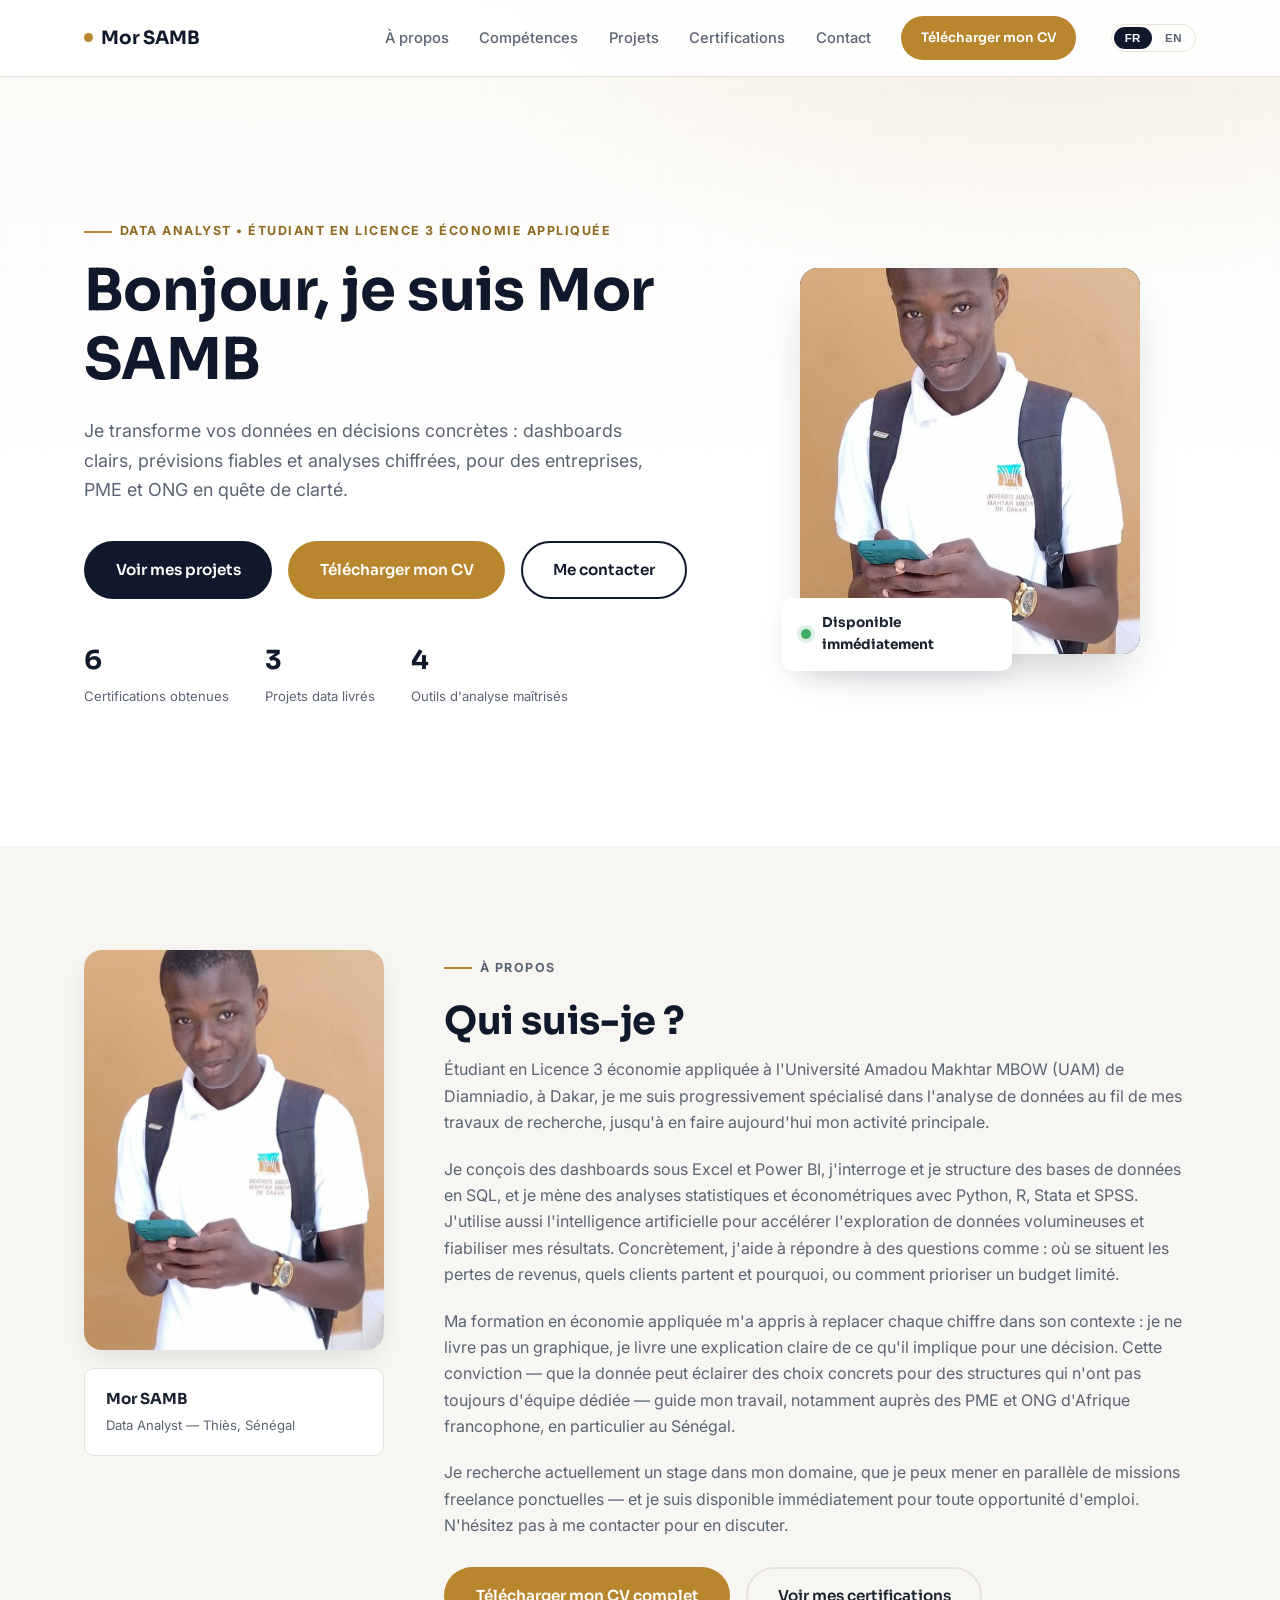
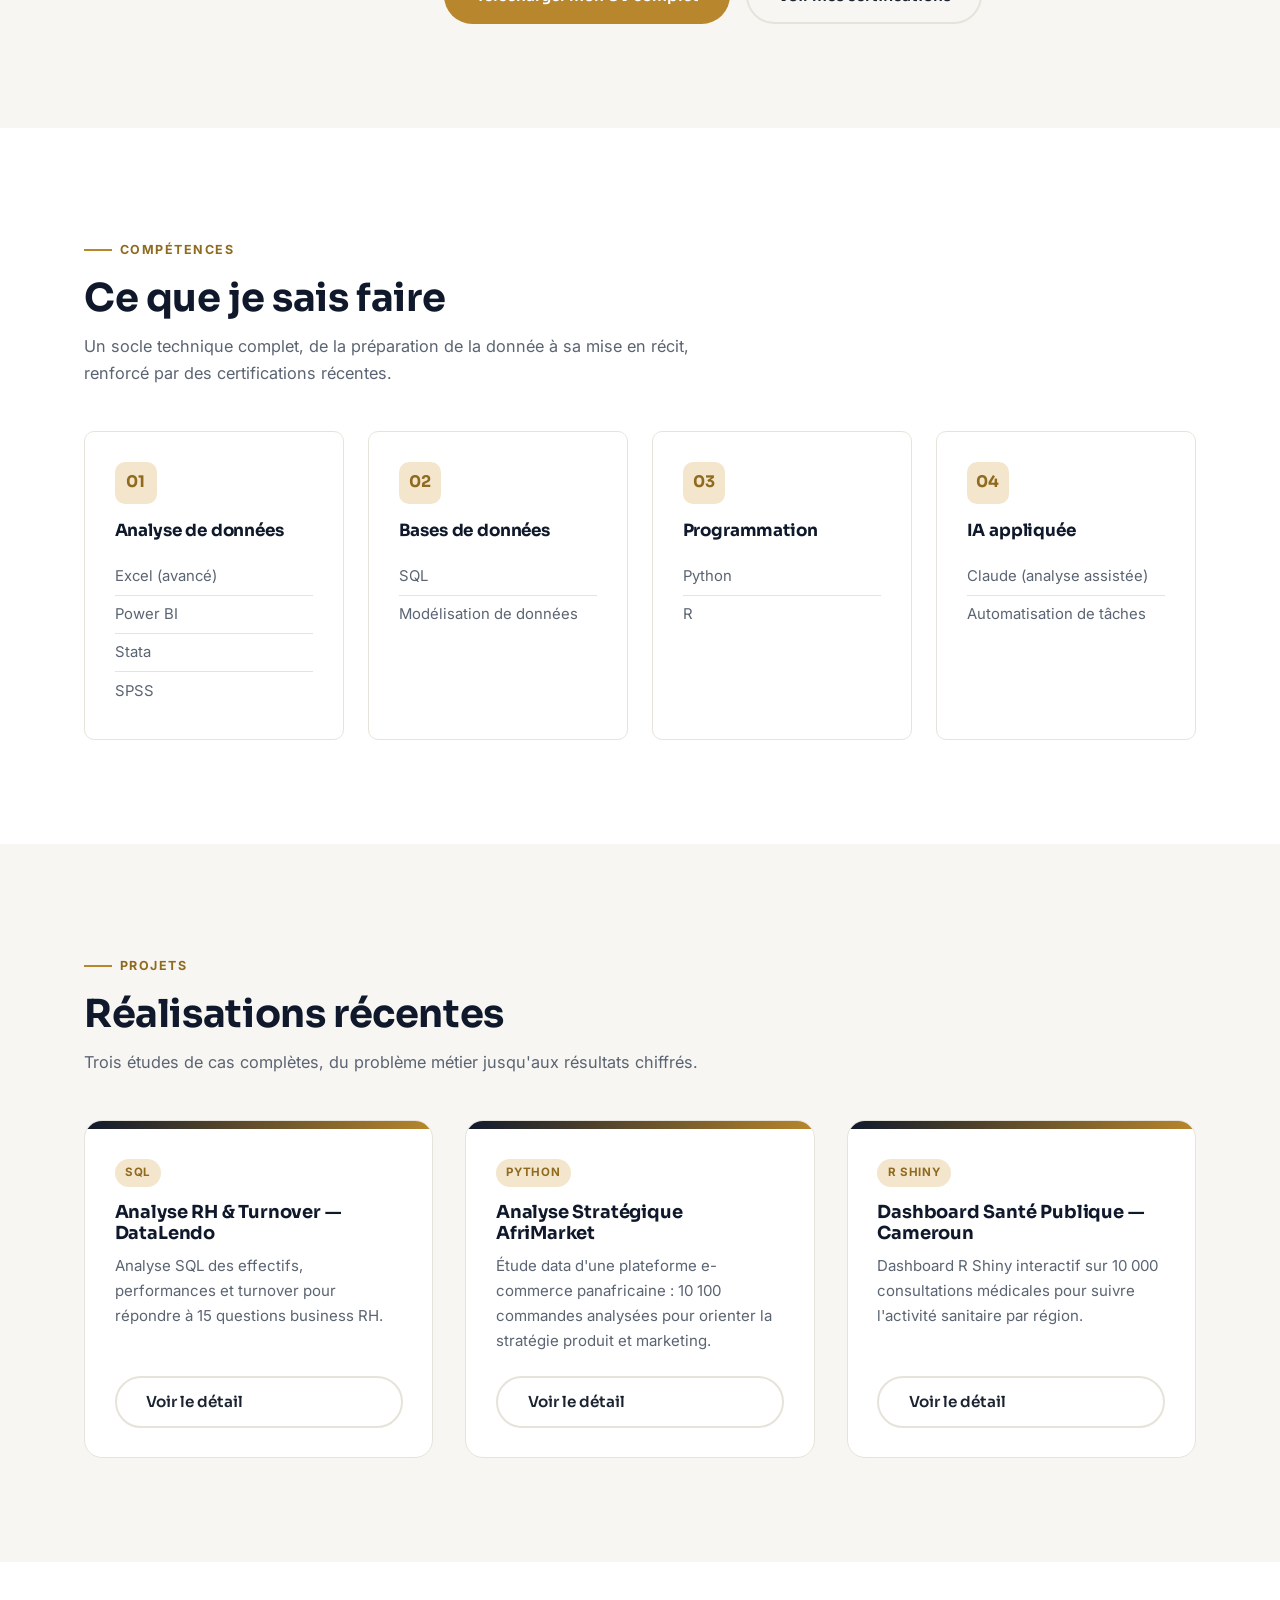
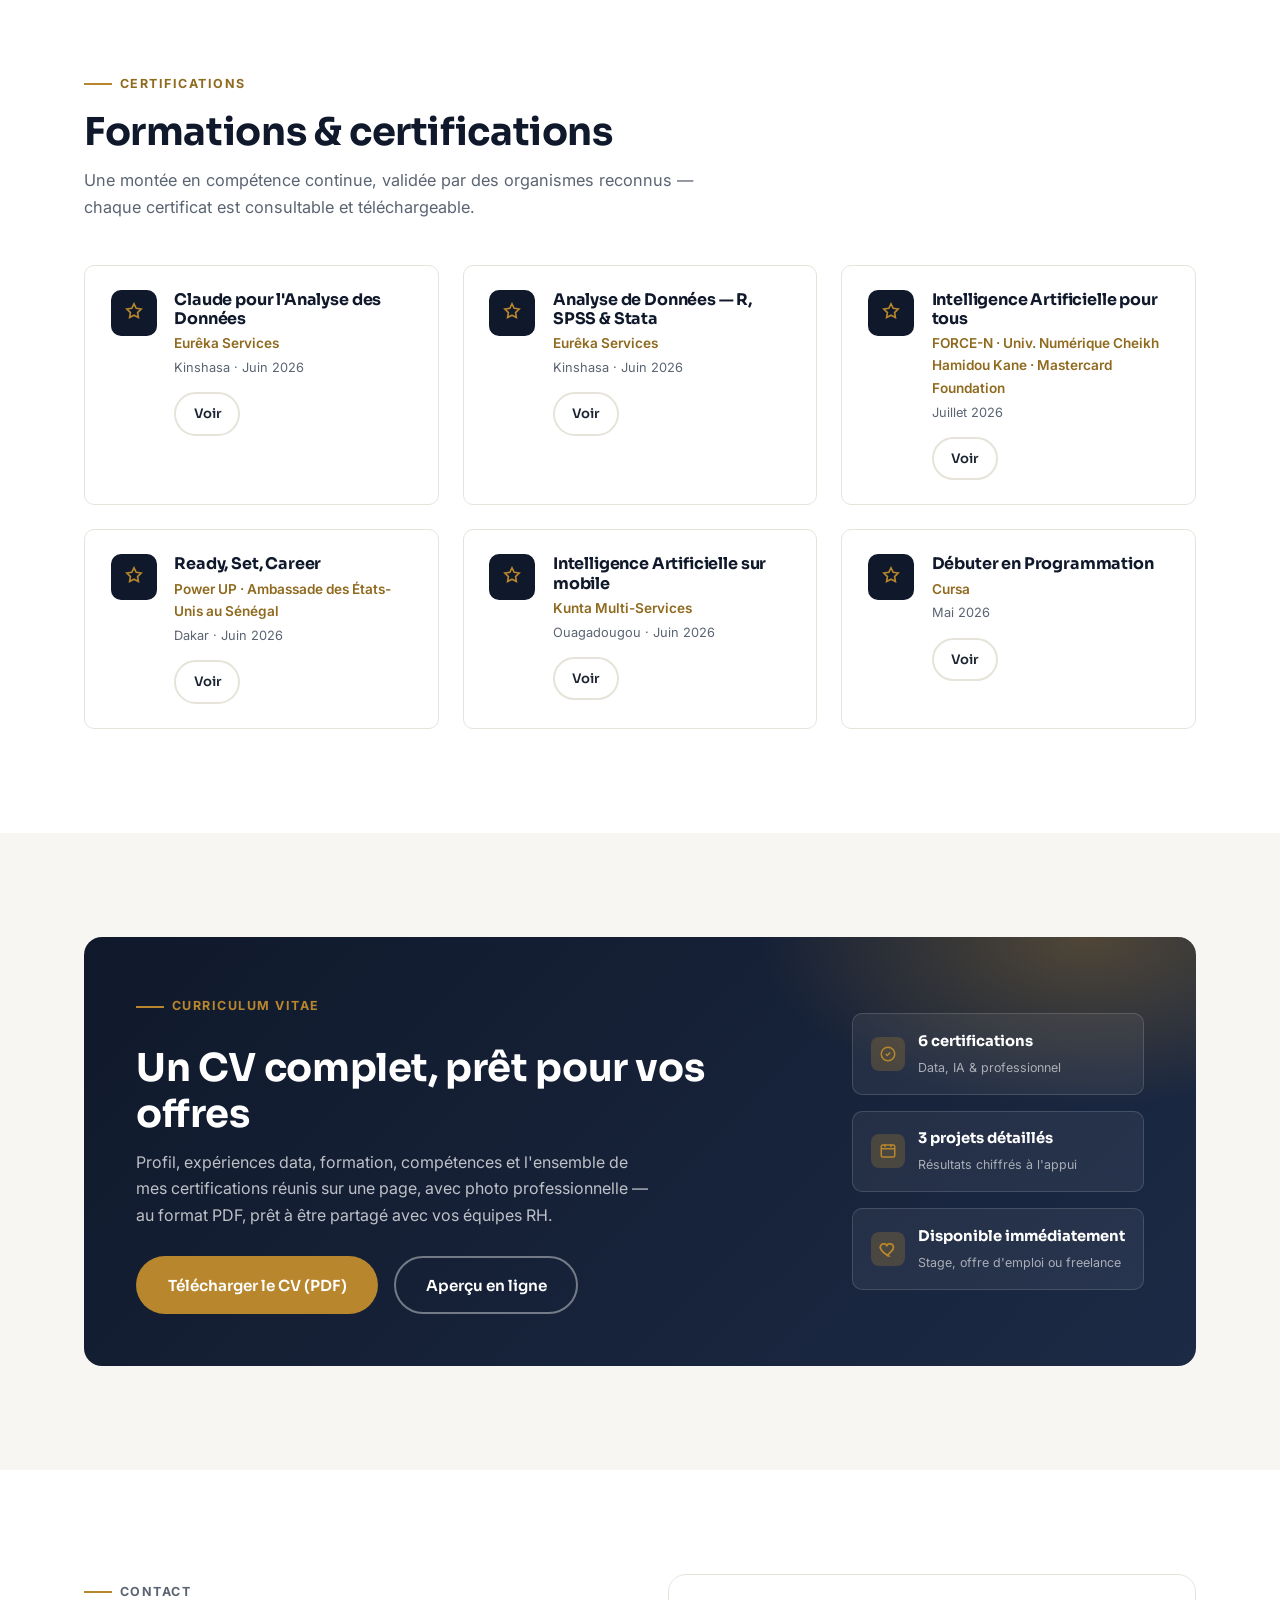
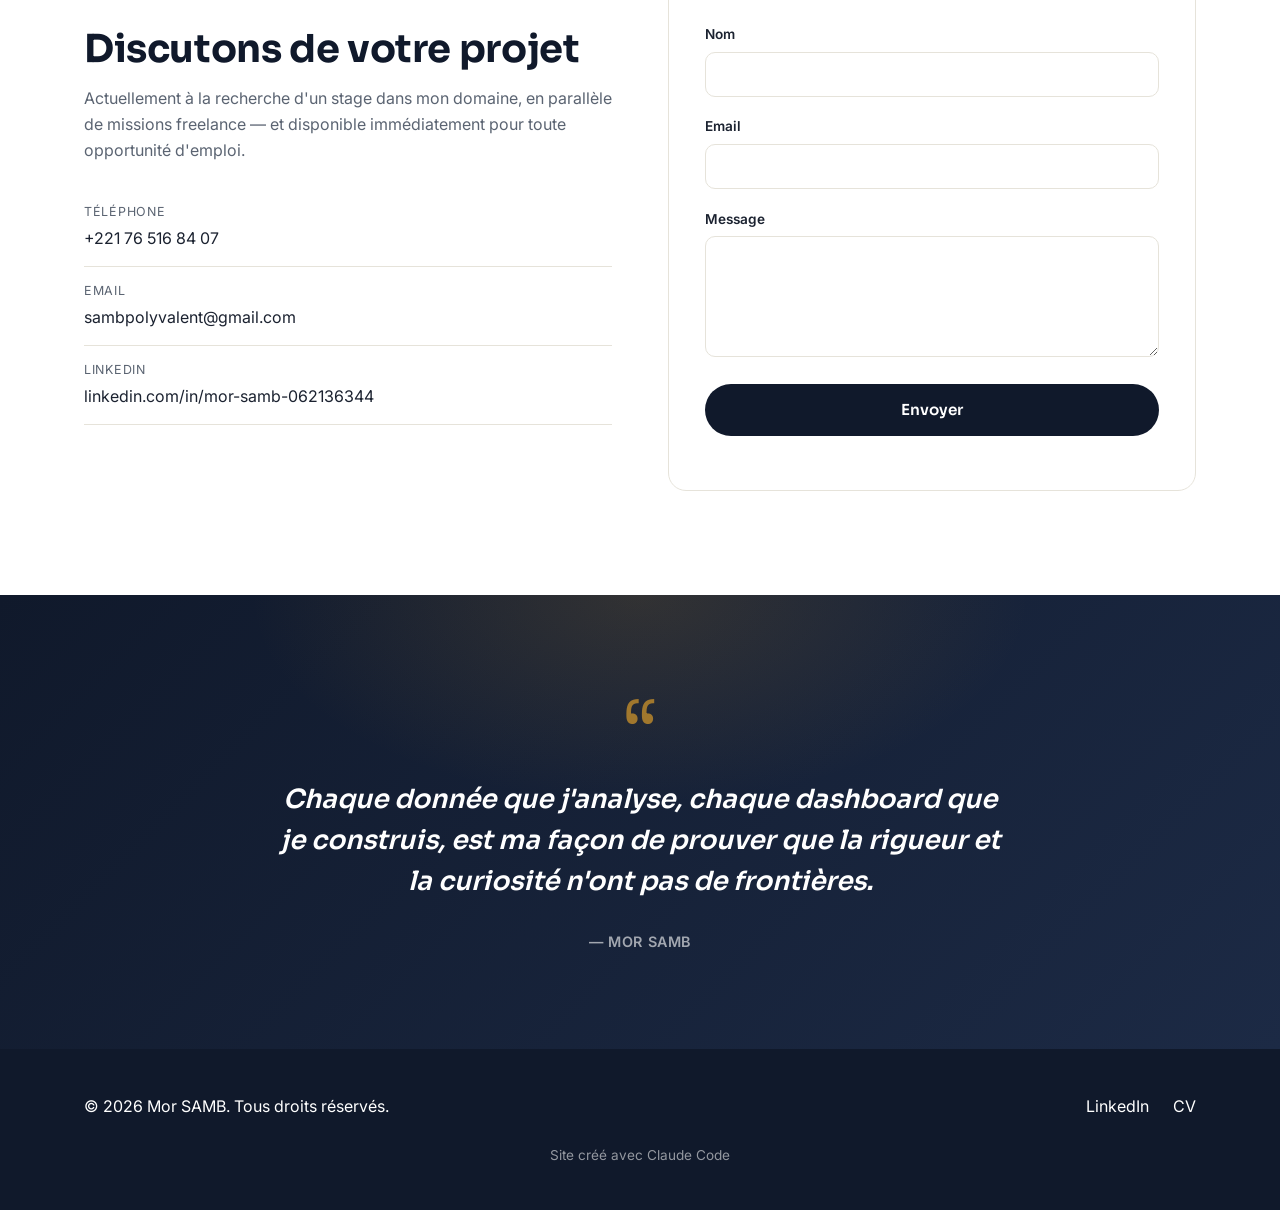
==== index.html @ 3603960d "Fix Formation location, drop cert downloads and site GitHub link - CV: "Formation" now correctly say" ====
<!DOCTYPE html>
<html lang="fr">
<head>
  <meta charset="UTF-8">
  <meta name="viewport" content="width=device-width, initial-scale=1.0">

  <!-- ============================================================
       SEO
       ============================================================ -->
  <title>Mor SAMB | Data Analyst - Power BI & SQL - Sénégal</title>
  <meta name="description" content="Data analyst à Thiès, je transforme vos données en dashboards et analyses chiffrées avec Power BI, SQL, Python et R. Certifié, CV téléchargeable. Disponible pour stage et freelance.">
  <meta name="keywords" content="data analyst Sénégal, data analyst Afrique, Power BI, Excel, SQL, Python, R, licence 3 économie appliquée, UAM Diamniadio, freelance data, CV data analyst">
  <meta name="author" content="Mor SAMB">

  <meta property="og:title" content="Mor SAMB | Data Analyst - Power BI & SQL - Sénégal">
  <meta property="og:description" content="Data analyst à Thiès, je transforme vos données en dashboards et analyses chiffrées avec Power BI, SQL, Python et R.">
  <meta property="og:type" content="website">

  <link rel="preconnect" href="https://fonts.googleapis.com">
  <link rel="preconnect" href="https://fonts.gstatic.com" crossorigin>
  <link href="https://fonts.googleapis.com/css2?family=Inter:wght@400;500;600;700&family=Sora:wght@600;700;800&display=swap" rel="stylesheet">

  <link rel="stylesheet" href="style.css">
</head>
<body>

  <!-- ============================================================
       NAVIGATION
       ============================================================ -->
  <header class="navbar" id="navbar">
    <div class="container navbar-inner">
      <a href="#accueil" class="logo">Mor SAMB</a>

      <button class="nav-toggle" id="navToggle" data-i18n-aria="nav_toggle_aria" aria-label="Ouvrir le menu" aria-expanded="false">
        <span></span><span></span><span></span>
      </button>

      <nav class="nav-links" id="navLinks">
        <a href="#a-propos" data-i18n="nav_about">À propos</a>
        <a href="#competences" data-i18n="nav_skills">Compétences</a>
        <a href="#projets" data-i18n="nav_projects">Projets</a>
        <a href="#certifications" data-i18n="nav_certs">Certifications</a>
        <a href="#contact" data-i18n="nav_contact">Contact</a>
        <a href="cv/Mor-SAMB-CV.pdf" class="btn btn-accent btn-sm" download data-i18n="nav_cv">Télécharger mon CV</a>

        <div class="lang-switch" role="group" aria-label="Langue / Language">
          <button type="button" class="lang-btn is-active" data-lang="fr" aria-pressed="true">FR</button>
          <button type="button" class="lang-btn" data-lang="en" aria-pressed="false">EN</button>
        </div>
      </nav>
    </div>
  </header>

  <main>

    <!-- ============================================================
         1. HERO
         ============================================================ -->
    <section id="accueil" class="hero">
      <div class="container hero-grid">
        <div class="hero-content">
          <p class="hero-eyebrow" data-i18n="hero_eyebrow">Data Analyst • Étudiant en Licence 3 Économie Appliquée</p>
          <h1 class="hero-title" data-i18n="hero_title">Bonjour, je suis <span class="accent">Mor SAMB</span></h1>
          <p class="hero-subtitle" data-i18n="hero_subtitle">
            Je transforme vos données en décisions concrètes : dashboards clairs, prévisions
            fiables et analyses chiffrées, pour des entreprises, PME et ONG en quête de clarté.
          </p>
          <div class="hero-actions">
            <a href="#projets" class="btn btn-primary" data-i18n="hero_btn_projects">Voir mes projets</a>
            <a href="cv/Mor-SAMB-CV.pdf" class="btn btn-accent" download data-i18n="hero_btn_cv">Télécharger mon CV</a>
            <a href="#contact" class="btn btn-secondary" data-i18n="hero_btn_contact">Me contacter</a>
          </div>
          <div class="hero-stats">
            <div class="hero-stat">
              <b>6</b>
              <span data-i18n="hero_stat_certs">Certifications obtenues</span>
            </div>
            <div class="hero-stat">
              <b>3</b>
              <span data-i18n="hero_stat_projects">Projets data livrés</span>
            </div>
            <div class="hero-stat">
              <b>4</b>
              <span data-i18n="hero_stat_tools">Outils d'analyse maîtrisés</span>
            </div>
          </div>
        </div>
        <div class="hero-photo-wrap">
          <div class="hero-photo-frame">
            <img src="images/profile.jpg" data-i18n-alt="hero_photo_alt" alt="Photo de Mor SAMB, data analyst à Thiès" width="340" height="386">
          </div>
          <div class="hero-badge">
            <span class="dot"></span>
            <div>
              <strong data-i18n="hero_badge_title">Disponible immédiatement</strong>
            </div>
          </div>
        </div>
      </div>
    </section>

    <!-- ============================================================
         2. À PROPOS
         ============================================================ -->
    <section id="a-propos" class="section about">
      <div class="container about-grid">
        <div class="about-photo">
          <img src="images/profile.jpg"
               data-i18n-alt="about_photo_alt"
               alt="Photo de profil de Mor SAMB, data analyst à Thiès"
               width="320" height="400">
          <div class="about-photo-caption">
            <b>Mor SAMB</b>
            <span data-i18n="about_photo_caption">Data Analyst — Thiès, Sénégal</span>
          </div>
        </div>
        <div class="about-text">
          <p class="section-eyebrow" data-i18n="about_eyebrow">À propos</p>
          <h2 data-i18n="about_heading">Qui suis-je ?</h2>
          <p data-i18n="about_p1">
            Étudiant en Licence 3 économie appliquée à l'Université Amadou Makhtar MBOW (UAM) de
            Diamniadio, à Dakar, je me suis progressivement spécialisé dans l'analyse de données
            au fil de mes travaux de recherche, jusqu'à en faire aujourd'hui mon activité
            principale.
          </p>
          <p data-i18n="about_p2">
            Je conçois des dashboards sous Excel et Power BI, j'interroge et je structure des
            bases de données en SQL, et je mène des analyses statistiques et économétriques avec
            Python, R, Stata et SPSS. J'utilise aussi l'intelligence artificielle pour accélérer
            l'exploration de données volumineuses et fiabiliser mes résultats. Concrètement,
            j'aide à répondre à des questions comme : où se situent les pertes de revenus, quels
            clients partent et pourquoi, ou comment prioriser un budget limité.
          </p>
          <p data-i18n="about_p3">
            Ma formation en économie appliquée m'a appris à replacer chaque chiffre dans
            son contexte : je ne livre pas un graphique, je livre une explication claire de ce
            qu'il implique pour une décision. Cette conviction — que la donnée peut éclairer des
            choix concrets pour des structures qui n'ont pas toujours d'équipe dédiée — guide mon
            travail, notamment auprès des PME et ONG d'Afrique francophone, en particulier au
            Sénégal.
          </p>
          <p data-i18n="about_p4">
            Je recherche actuellement un stage dans mon domaine, que je peux mener en parallèle
            de missions freelance ponctuelles — et je suis disponible immédiatement pour toute
            opportunité d'emploi. N'hésitez pas à me contacter pour en discuter.
          </p>
          <div class="about-cta">
            <a href="cv/Mor-SAMB-CV.pdf" class="btn btn-accent" download data-i18n="about_btn_cv">Télécharger mon CV complet</a>
            <a href="#certifications" class="btn btn-outline" data-i18n="about_btn_certs">Voir mes certifications</a>
          </div>
        </div>
      </div>
    </section>

    <!-- ============================================================
         3. COMPÉTENCES
         ============================================================ -->
    <section id="competences" class="section skills">
      <div class="container">
        <p class="section-eyebrow" data-i18n="skills_eyebrow">Compétences</p>
        <h2 data-i18n="skills_heading">Ce que je sais faire</h2>
        <p class="section-lead" data-i18n="skills_lead">Un socle technique complet, de la préparation de la donnée à sa mise en récit, renforcé par des certifications récentes.</p>

        <div class="skills-grid">

          <article class="skill-card">
            <div class="skill-card-icon">01</div>
            <h3 data-i18n="skill_cat_analysis">Analyse de données</h3>
            <ul class="skill-list">
              <li data-i18n="skill_excel">Excel (avancé)</li>
              <li>Power BI</li>
              <li>Stata</li>
              <li>SPSS</li>
            </ul>
          </article>

          <article class="skill-card">
            <div class="skill-card-icon">02</div>
            <h3 data-i18n="skill_cat_db">Bases de données</h3>
            <ul class="skill-list">
              <li>SQL</li>
              <li data-i18n="skill_datamodel">Modélisation de données</li>
            </ul>
          </article>

          <article class="skill-card">
            <div class="skill-card-icon">03</div>
            <h3 data-i18n="skill_cat_prog">Programmation</h3>
            <ul class="skill-list">
              <li>Python</li>
              <li>R</li>
            </ul>
          </article>

          <article class="skill-card">
            <div class="skill-card-icon">04</div>
            <h3 data-i18n="skill_cat_ai">IA appliquée</h3>
            <ul class="skill-list">
              <li data-i18n="skill_claude">Claude (analyse assistée)</li>
              <li data-i18n="skill_automation">Automatisation de tâches</li>
            </ul>
          </article>

        </div>
      </div>
    </section>

    <!-- ============================================================
         4. PROJETS
         ============================================================ -->
    <section id="projets" class="section projects">
      <div class="container">
        <p class="section-eyebrow" data-i18n="projects_eyebrow">Projets</p>
        <h2 data-i18n="projects_heading">Réalisations récentes</h2>
        <p class="section-lead" data-i18n="projects_lead">Trois études de cas complètes, du problème métier jusqu'aux résultats chiffrés.</p>

        <div class="projects-grid">

          <article class="project-card">
            <div class="project-card-top"></div>
            <div class="project-card-body">
              <span class="project-tag">SQL</span>
              <h3 data-i18n="proj1_title">Analyse RH & Turnover — DataLendo</h3>
              <p data-i18n="proj1_summary">Analyse SQL des effectifs, performances et turnover pour répondre à 15 questions business RH.</p>
              <button class="btn btn-outline btn-details" data-project="project-1" data-i18n="btn_details">Voir le détail</button>
            </div>
          </article>

          <article class="project-card">
            <div class="project-card-top"></div>
            <div class="project-card-body">
              <span class="project-tag">Python</span>
              <h3 data-i18n="proj2_title">Analyse Stratégique AfriMarket</h3>
              <p data-i18n="proj2_summary">Étude data d'une plateforme e-commerce panafricaine : 10 100 commandes analysées pour orienter la stratégie produit et marketing.</p>
              <button class="btn btn-outline btn-details" data-project="project-2" data-i18n="btn_details">Voir le détail</button>
            </div>
          </article>

          <article class="project-card">
            <div class="project-card-top"></div>
            <div class="project-card-body">
              <span class="project-tag">R Shiny</span>
              <h3 data-i18n="proj3_title">Dashboard Santé Publique — Cameroun</h3>
              <p data-i18n="proj3_summary">Dashboard R Shiny interactif sur 10 000 consultations médicales pour suivre l'activité sanitaire par région.</p>
              <button class="btn btn-outline btn-details" data-project="project-3" data-i18n="btn_details">Voir le détail</button>
            </div>
          </article>

        </div>
      </div>
    </section>

    <!-- ============================================================
         5. CERTIFICATIONS
         ============================================================ -->
    <section id="certifications" class="section certifications">
      <div class="container">
        <p class="section-eyebrow" data-i18n="certs_eyebrow">Certifications</p>
        <h2 data-i18n="certs_heading">Formations & certifications</h2>
        <p class="section-lead" data-i18n="certs_lead">Une montée en compétence continue, validée par des organismes reconnus — chaque certificat est consultable et téléchargeable.</p>

        <div class="certs-grid">

          <article class="cert-card">
            <div class="cert-icon">
              <svg viewBox="0 0 24 24" fill="none" stroke="currentColor" stroke-width="1.8"><path d="M12 2l2.4 4.9 5.4.8-3.9 3.8.9 5.4L12 14.4 7.2 16.9l.9-5.4L4.2 7.7l5.4-.8L12 2z"/></svg>
            </div>
            <div class="cert-body">
              <h3 data-i18n="cert1_title">Claude pour l'Analyse des Données</h3>
              <p class="cert-issuer">Eurêka Services</p>
              <p class="cert-date" data-i18n="cert1_date">Kinshasa · Juin 2026</p>
              <div class="cert-actions">
                <a class="btn btn-outline btn-sm" href="certificates/claude-data-analyst.pdf" target="_blank" rel="noopener" data-i18n="cert_view">Voir</a>
              </div>
            </div>
          </article>

          <article class="cert-card">
            <div class="cert-icon">
              <svg viewBox="0 0 24 24" fill="none" stroke="currentColor" stroke-width="1.8"><path d="M12 2l2.4 4.9 5.4.8-3.9 3.8.9 5.4L12 14.4 7.2 16.9l.9-5.4L4.2 7.7l5.4-.8L12 2z"/></svg>
            </div>
            <div class="cert-body">
              <h3 data-i18n="cert2_title">Analyse de Données — R, SPSS & Stata</h3>
              <p class="cert-issuer">Eurêka Services</p>
              <p class="cert-date" data-i18n="cert2_date">Kinshasa · Juin 2026</p>
              <div class="cert-actions">
                <a class="btn btn-outline btn-sm" href="certificates/analyse-donnees-r-spss-stata.pdf" target="_blank" rel="noopener" data-i18n="cert_view">Voir</a>
              </div>
            </div>
          </article>

          <article class="cert-card">
            <div class="cert-icon">
              <svg viewBox="0 0 24 24" fill="none" stroke="currentColor" stroke-width="1.8"><path d="M12 2l2.4 4.9 5.4.8-3.9 3.8.9 5.4L12 14.4 7.2 16.9l.9-5.4L4.2 7.7l5.4-.8L12 2z"/></svg>
            </div>
            <div class="cert-body">
              <h3 data-i18n="cert3_title">Intelligence Artificielle pour tous</h3>
              <p class="cert-issuer">FORCE-N · Univ. Numérique Cheikh Hamidou Kane · Mastercard Foundation</p>
              <p class="cert-date" data-i18n="cert3_date">Juillet 2026</p>
              <div class="cert-actions">
                <a class="btn btn-outline btn-sm" href="certificates/ia-pour-tous-force-n.pdf" target="_blank" rel="noopener" data-i18n="cert_view">Voir</a>
              </div>
            </div>
          </article>

          <article class="cert-card">
            <div class="cert-icon">
              <svg viewBox="0 0 24 24" fill="none" stroke="currentColor" stroke-width="1.8"><path d="M12 2l2.4 4.9 5.4.8-3.9 3.8.9 5.4L12 14.4 7.2 16.9l.9-5.4L4.2 7.7l5.4-.8L12 2z"/></svg>
            </div>
            <div class="cert-body">
              <h3 data-i18n="cert4_title">Ready, Set, Career</h3>
              <p class="cert-issuer">Power UP · Ambassade des États-Unis au Sénégal</p>
              <p class="cert-date" data-i18n="cert4_date">Dakar · Juin 2026</p>
              <div class="cert-actions">
                <a class="btn btn-outline btn-sm" href="certificates/power-up-ready-set-career.pdf" target="_blank" rel="noopener" data-i18n="cert_view">Voir</a>
              </div>
            </div>
          </article>

          <article class="cert-card">
            <div class="cert-icon">
              <svg viewBox="0 0 24 24" fill="none" stroke="currentColor" stroke-width="1.8"><path d="M12 2l2.4 4.9 5.4.8-3.9 3.8.9 5.4L12 14.4 7.2 16.9l.9-5.4L4.2 7.7l5.4-.8L12 2z"/></svg>
            </div>
            <div class="cert-body">
              <h3 data-i18n="cert5_title">Intelligence Artificielle sur mobile</h3>
              <p class="cert-issuer">Kunta Multi-Services</p>
              <p class="cert-date" data-i18n="cert5_date">Ouagadougou · Juin 2026</p>
              <div class="cert-actions">
                <a class="btn btn-outline btn-sm" href="certificates/ia-mobile-kms.pdf" target="_blank" rel="noopener" data-i18n="cert_view">Voir</a>
              </div>
            </div>
          </article>

          <article class="cert-card">
            <div class="cert-icon">
              <svg viewBox="0 0 24 24" fill="none" stroke="currentColor" stroke-width="1.8"><path d="M12 2l2.4 4.9 5.4.8-3.9 3.8.9 5.4L12 14.4 7.2 16.9l.9-5.4L4.2 7.7l5.4-.8L12 2z"/></svg>
            </div>
            <div class="cert-body">
              <h3 data-i18n="cert6_title">Débuter en Programmation</h3>
              <p class="cert-issuer">Cursa</p>
              <p class="cert-date" data-i18n="cert6_date">Mai 2026</p>
              <div class="cert-actions">
                <a class="btn btn-outline btn-sm" href="certificates/programmation-cursa.pdf" target="_blank" rel="noopener" data-i18n="cert_view">Voir</a>
              </div>
            </div>
          </article>

        </div>
      </div>
    </section>

    <!-- ============================================================
         6. CV / RÉSUMÉ
         ============================================================ -->
    <section id="cv" class="section cv-section">
      <div class="container">
        <div class="cv-panel">
          <div class="cv-panel-text">
            <p class="section-eyebrow" data-i18n="cv_eyebrow">Curriculum Vitae</p>
            <h2 data-i18n="cv_heading">Un CV complet, prêt pour vos offres</h2>
            <p data-i18n="cv_text">Profil, expériences data, formation, compétences et l'ensemble de mes certifications réunis sur une page, avec photo professionnelle — au format PDF, prêt à être partagé avec vos équipes RH.</p>
            <div class="cv-panel-actions">
              <a href="cv/Mor-SAMB-CV.pdf" class="btn btn-accent" download data-i18n="cv_btn_download">Télécharger le CV (PDF)</a>
              <a href="cv/Mor-SAMB-CV.pdf" class="btn btn-secondary" target="_blank" rel="noopener" style="color:#fff;border-color:rgba(255,255,255,0.4);" data-i18n="cv_btn_view">Aperçu en ligne</a>
            </div>
          </div>
          <div class="cv-highlights">
            <div class="cv-highlight">
              <span class="icon">
                <svg width="18" height="18" viewBox="0 0 24 24" fill="none" stroke="currentColor" stroke-width="2"><path d="M9 12l2 2 4-4"/><circle cx="12" cy="12" r="9"/></svg>
              </span>
              <div>
                <b data-i18n="cv_hl1_title">6 certifications</b>
                <span data-i18n="cv_hl1_sub">Data, IA & professionnel</span>
              </div>
            </div>
            <div class="cv-highlight">
              <span class="icon">
                <svg width="18" height="18" viewBox="0 0 24 24" fill="none" stroke="currentColor" stroke-width="2"><rect x="3" y="4" width="18" height="16" rx="2"/><path d="M3 9h18M8 3v4M16 3v4"/></svg>
              </span>
              <div>
                <b data-i18n="cv_hl2_title">3 projets détaillés</b>
                <span data-i18n="cv_hl2_sub">Résultats chiffrés à l'appui</span>
              </div>
            </div>
            <div class="cv-highlight">
              <span class="icon">
                <svg width="18" height="18" viewBox="0 0 24 24" fill="none" stroke="currentColor" stroke-width="2"><path d="M12 21s-7-4.35-9.5-8.5C.5 8.5 3 5 6.5 5c2 0 3.5 1.2 4 2.2C11 6.2 12.5 5 14.5 5 18 5 20.5 8.5 18.5 12.5 16 16.65 9 21 12 21z" fill="none"/><path d="M12 21s-7-4.35-9.5-8.5C.5 8.5 3 5 6.5 5c2 0 3.5 1.2 4 2.2C11 6.2 12.5 5 14.5 5 18 5 20.5 8.5 18.5 12.5 16 16.65 9 21 12 21z"/></svg>
              </span>
              <div>
                <b data-i18n="cv_hl3_title">Disponible immédiatement</b>
                <span data-i18n="cv_hl3_sub">Stage, offre d'emploi ou freelance</span>
              </div>
            </div>
          </div>
        </div>
      </div>
    </section>

    <!-- ============================================================
         7. CONTACT
         ============================================================ -->
    <section id="contact" class="section contact">
      <div class="container contact-grid">
        <div class="contact-info">
          <p class="section-eyebrow" data-i18n="contact_eyebrow">Contact</p>
          <h2 data-i18n="contact_heading">Discutons de votre projet</h2>
          <p data-i18n="contact_intro">Actuellement à la recherche d'un stage dans mon domaine, en parallèle de missions freelance — et disponible immédiatement pour toute opportunité d'emploi.</p>
          <ul class="contact-list">
            <li>
              <span class="contact-label" data-i18n="contact_phone_label">Téléphone</span>
              <a href="tel:+221765168407">+221 76 516 84 07</a>
            </li>
            <li>
              <span class="contact-label" data-i18n="contact_email_label">Email</span>
              <a href="mailto:sambpolyvalent@gmail.com">sambpolyvalent@gmail.com</a>
            </li>
            <li>
              <span class="contact-label" data-i18n="contact_linkedin_label">LinkedIn</span>
              <a href="https://www.linkedin.com/in/mor-samb-062136344/" target="_blank" rel="noopener">linkedin.com/in/mor-samb-062136344</a>
            </li>
          </ul>
        </div>

        <form class="contact-form" id="contactForm" action="https://formspree.io/f/xeeykplq" method="POST">
          <label for="name" data-i18n="form_name_label">Nom</label>
          <input type="text" id="name" name="name" required>

          <label for="email" data-i18n="form_email_label">Email</label>
          <input type="email" id="email" name="email" required>

          <label for="message" data-i18n="form_message_label">Message</label>
          <textarea id="message" name="message" rows="5" required></textarea>

          <button type="submit" class="btn btn-primary" data-i18n="form_submit">Envoyer</button>
          <p class="form-note" id="formNote"></p>
        </form>
      </div>
    </section>

    <!-- ============================================================
         8. CITATION DE MOTIVATION
         ============================================================ -->
    <section id="motivation" class="section quote-section">
      <div class="container quote-container">
        <span class="quote-mark" aria-hidden="true">&ldquo;</span>
        <p class="quote-text" data-i18n="quote_text">
          Chaque donnée que j'analyse, chaque dashboard que je construis, est ma façon de
          prouver que la rigueur et la curiosité n'ont pas de frontières.
        </p>
        <p class="quote-author">— Mor SAMB</p>
      </div>
    </section>

  </main>

  <!-- ============================================================
       MODAL — fiche détaillée d'un projet
       ============================================================ -->
  <div class="modal" id="projectModal" aria-hidden="true">
    <div class="modal-overlay" data-close-modal></div>
    <div class="modal-content" role="dialog" aria-modal="true" aria-labelledby="modalTitle">
      <button class="modal-close" data-close-modal data-i18n-aria="modal_close_aria" aria-label="Fermer">&times;</button>
      <h3 id="modalTitle"></h3>
      <div class="modal-body">
        <div class="modal-block">
          <h4 data-i18n="modal_problem">Problème</h4>
          <p id="modalProblem"></p>
        </div>
        <div class="modal-block">
          <h4 data-i18n="modal_method">Méthode</h4>
          <p id="modalMethod"></p>
        </div>
        <div class="modal-block">
          <h4 data-i18n="modal_result">Résultat</h4>
          <p id="modalResult"></p>
        </div>
        <a id="modalLink" href="#" target="_blank" rel="noopener" class="btn btn-outline" data-i18n="modal_view_code">Voir le code</a>
      </div>
    </div>
  </div>

  <!-- ============================================================
       FOOTER
       ============================================================ -->
  <footer class="footer">
    <div class="container footer-inner">
      <p>&copy; <span id="year"></span> Mor SAMB. <span data-i18n="footer_rights">Tous droits réservés.</span></p>
      <div class="footer-socials">
        <a href="https://www.linkedin.com/in/mor-samb-062136344/" target="_blank" rel="noopener">LinkedIn</a>
        <a href="cv/Mor-SAMB-CV.pdf" download data-i18n="footer_cv">CV</a>
      </div>
      <p class="footer-credit" data-i18n="footer_credit">Site créé avec Claude Code</p>
    </div>
  </footer>

  <script src="script.js"></script>
</body>
</html>
---- style.css ----
/* ================================================================
   VARIABLES DE COULEURS ET DE TYPOGRAPHIE
   ================================================================ */
:root {
  --color-bg: #ffffff;
  --color-bg-alt: #f7f6f2;
  --color-ink: #10192b;
  --color-ink-2: #1c2a45;
  --color-text: #1b2230;
  --color-text-muted: #5b6472;
  --color-accent: #b8862c;
  --color-accent-dark: #8f6a1f;
  --color-accent-soft: #f3e6cd;
  --color-border: #e6e3da;
  --color-white: #ffffff;

  --font-heading: 'Sora', 'Segoe UI', Arial, sans-serif;
  --font-main: 'Inter', 'Segoe UI', Roboto, Arial, sans-serif;

  --section-padding: 6.5rem 0;
  --container-width: 1160px;

  --radius: 10px;
  --radius-lg: 18px;
  --shadow: 0 10px 30px -8px rgba(16, 25, 43, 0.14);
  --shadow-lg: 0 24px 48px -16px rgba(16, 25, 43, 0.24);
}

/* ================================================================
   RESET DE BASE
   ================================================================ */
* {
  margin: 0;
  padding: 0;
  box-sizing: border-box;
}

html {
  scroll-behavior: smooth;
  scroll-padding-top: 84px;
}

body {
  font-family: var(--font-main);
  color: var(--color-text);
  background-color: var(--color-bg);
  line-height: 1.65;
  -webkit-font-smoothing: antialiased;
}

img {
  max-width: 100%;
  display: block;
}

a {
  color: inherit;
  text-decoration: none;
}

ul {
  list-style: none;
}

.container {
  width: 100%;
  max-width: var(--container-width);
  margin: 0 auto;
  padding: 0 1.5rem;
}

/* ================================================================
   TITRES & TEXTES GÉNÉRIQUES
   ================================================================ */
h1, h2, h3, h4 {
  font-family: var(--font-heading);
  font-weight: 700;
  line-height: 1.2;
  color: var(--color-ink);
  letter-spacing: -0.01em;
}

h2 {
  font-size: clamp(1.9rem, 3vw, 2.5rem);
  margin-bottom: 0.75rem;
}

.section-lead {
  color: var(--color-text-muted);
  max-width: 620px;
  margin-bottom: 2.75rem;
  font-size: 1.02rem;
}

.section-eyebrow, .hero-eyebrow {
  display: inline-flex;
  align-items: center;
  gap: 0.5rem;
  text-transform: uppercase;
  letter-spacing: 0.12em;
  font-size: 0.78rem;
  font-weight: 700;
  color: var(--color-accent-dark);
  margin-bottom: 0.9rem;
}

.section-eyebrow::before, .hero-eyebrow::before {
  content: "";
  width: 28px;
  height: 2px;
  background-color: var(--color-accent);
  display: inline-block;
}

.section {
  padding: var(--section-padding);
  position: relative;
}

.section:nth-of-type(even) {
  background-color: var(--color-bg-alt);
}

/* ================================================================
   BOUTONS
   ================================================================ */
.btn {
  display: inline-flex;
  align-items: center;
  gap: 0.5rem;
  padding: 0.9rem 1.85rem;
  border-radius: 999px;
  font-weight: 600;
  font-size: 0.95rem;
  cursor: pointer;
  border: 2px solid transparent;
  font-family: var(--font-heading);
  transition: transform 0.18s ease, box-shadow 0.18s ease, background-color 0.18s ease, color 0.18s ease, border-color 0.18s ease;
}

.btn:hover {
  transform: translateY(-2px);
}

.btn-primary {
  background-color: var(--color-ink);
  color: var(--color-white);
}

.btn-primary:hover {
  background-color: var(--color-ink-2);
  box-shadow: var(--shadow);
}

.btn-secondary {
  background-color: transparent;
  border-color: var(--color-ink);
  color: var(--color-ink);
}

.btn-secondary:hover {
  background-color: var(--color-ink);
  color: var(--color-white);
}

.btn-accent {
  background-color: var(--color-accent);
  color: var(--color-white);
}

.btn-accent:hover {
  background-color: var(--color-accent-dark);
  box-shadow: var(--shadow);
}

.btn-outline {
  background-color: transparent;
  border-color: var(--color-border);
  color: var(--color-text);
}

.btn-outline:hover {
  border-color: var(--color-accent);
  color: var(--color-accent-dark);
}

.btn-sm {
  padding: 0.55rem 1.1rem;
  font-size: 0.82rem;
}

/* ================================================================
   NAVIGATION
   ================================================================ */
.navbar {
  position: fixed;
  top: 0;
  left: 0;
  right: 0;
  z-index: 100;
  background-color: rgba(255, 255, 255, 0.88);
  backdrop-filter: blur(10px);
  border-bottom: 1px solid var(--color-border);
}

.navbar.is-scrolled {
  box-shadow: 0 1px 3px rgba(16, 25, 43, 0.06);
}

.navbar-inner {
  display: flex;
  align-items: center;
  justify-content: space-between;
  height: 76px;
}

.logo {
  font-family: var(--font-heading);
  font-weight: 700;
  font-size: 1.15rem;
  color: var(--color-ink);
  letter-spacing: -0.01em;
  display: flex;
  align-items: center;
  gap: 0.5rem;
}

.logo::before {
  content: "";
  width: 9px;
  height: 9px;
  border-radius: 50%;
  background-color: var(--color-accent);
  display: inline-block;
}

.nav-links {
  display: flex;
  align-items: center;
  gap: 1.9rem;
}

.nav-links a:not(.btn) {
  font-weight: 500;
  font-size: 0.92rem;
  color: var(--color-text-muted);
  transition: color 0.15s ease;
}

.nav-links a:not(.btn):hover {
  color: var(--color-ink);
}

.nav-toggle {
  display: none;
  flex-direction: column;
  gap: 5px;
  background: none;
  border: none;
  cursor: pointer;
  padding: 0.5rem;
}

.lang-switch {
  display: inline-flex;
  border: 1px solid var(--color-border);
  border-radius: 999px;
  padding: 2px;
  gap: 2px;
  margin-left: 0.25rem;
}

.lang-btn {
  border: none;
  background: none;
  cursor: pointer;
  font-size: 0.72rem;
  font-weight: 700;
  letter-spacing: 0.03em;
  padding: 0.32rem 0.7rem;
  border-radius: 999px;
  color: var(--color-text-muted);
  transition: background-color 0.15s ease, color 0.15s ease;
}

.lang-btn.is-active {
  background-color: var(--color-ink);
  color: var(--color-white);
}

.nav-toggle span {
  width: 22px;
  height: 2px;
  background-color: var(--color-ink);
}

/* ================================================================
   HERO
   ================================================================ */
.hero {
  min-height: 94vh;
  display: flex;
  align-items: center;
  padding-top: 76px;
  position: relative;
  overflow: hidden;
  background:
    radial-gradient(1100px 620px at 82% -10%, rgba(184, 134, 44, 0.14), transparent 60%),
    linear-gradient(180deg, #fbfaf7 0%, var(--color-bg) 55%);
}

.hero::after {
  content: "";
  position: absolute;
  inset: 0;
  background-image:
    linear-gradient(rgba(16,25,43,0.05) 1px, transparent 1px),
    linear-gradient(90deg, rgba(16,25,43,0.05) 1px, transparent 1px);
  background-size: 44px 44px;
  -webkit-mask-image: linear-gradient(180deg, rgba(0,0,0,0.5), transparent 70%);
  mask-image: linear-gradient(180deg, rgba(0,0,0,0.5), transparent 70%);
  pointer-events: none;
  opacity: 0.6;
}

.hero-grid {
  display: grid;
  grid-template-columns: 1.15fr 0.85fr;
  gap: 3rem;
  align-items: center;
  position: relative;
  z-index: 1;
}

.hero-content {
  max-width: 640px;
}

.hero-title {
  font-size: clamp(2.4rem, 5vw, 3.6rem);
  margin-bottom: 1.35rem;
}

.hero-title .accent {
  color: var(--color-accent);
}

.hero-subtitle {
  font-size: 1.12rem;
  color: var(--color-text-muted);
  margin-bottom: 2.25rem;
  max-width: 560px;
}

.hero-actions {
  display: flex;
  gap: 1rem;
  flex-wrap: wrap;
  margin-bottom: 2.5rem;
}

.hero-stats {
  display: flex;
  gap: 2.25rem;
  flex-wrap: wrap;
}

.hero-stat b {
  display: block;
  font-family: var(--font-heading);
  font-size: 1.65rem;
  color: var(--color-ink);
}

.hero-stat span {
  font-size: 0.82rem;
  color: var(--color-text-muted);
}

.hero-photo-wrap {
  position: relative;
  justify-self: center;
}

.hero-photo-frame {
  width: min(340px, 80vw);
  aspect-ratio: 3 / 3.4;
  border-radius: var(--radius-lg);
  overflow: hidden;
  box-shadow: var(--shadow-lg);
  position: relative;
  background: var(--color-ink);
}

.hero-photo-frame img {
  width: 100%;
  height: 100%;
  object-fit: cover;
}

.hero-badge {
  position: absolute;
  bottom: -1.1rem;
  left: -1.1rem;
  background: var(--color-white);
  border-radius: var(--radius);
  box-shadow: var(--shadow);
  padding: 0.9rem 1.15rem;
  display: flex;
  align-items: center;
  gap: 0.7rem;
  max-width: 230px;
}

.hero-badge .dot {
  width: 10px;
  height: 10px;
  border-radius: 50%;
  background: #3fae63;
  box-shadow: 0 0 0 4px rgba(63, 174, 99, 0.18);
  flex-shrink: 0;
}

.hero-badge strong {
  display: block;
  font-size: 0.85rem;
  font-family: var(--font-heading);
}

.hero-badge span {
  font-size: 0.72rem;
  color: var(--color-text-muted);
}

/* ================================================================
   À PROPOS
   ================================================================ */
.about-grid {
  display: grid;
  grid-template-columns: 300px 1fr;
  gap: 3.75rem;
  align-items: start;
}

.about-photo {
  position: sticky;
  top: 100px;
}

.about-photo img {
  width: 100%;
  aspect-ratio: 4/5;
  object-fit: cover;
  border-radius: var(--radius-lg);
  box-shadow: var(--shadow);
}

.about-photo-caption {
  margin-top: 1.1rem;
  padding: 1.1rem 1.3rem;
  background: var(--color-white);
  border: 1px solid var(--color-border);
  border-radius: var(--radius);
}

.about-photo-caption b {
  display: block;
  font-family: var(--font-heading);
  font-size: 0.95rem;
}

.about-photo-caption span {
  font-size: 0.82rem;
  color: var(--color-text-muted);
}

.about-text p {
  color: var(--color-text-muted);
  margin-bottom: 1.25rem;
}

.about-text p:last-of-type {
  margin-bottom: 1.75rem;
}

.about-cta {
  display: flex;
  gap: 1rem;
  flex-wrap: wrap;
}

/* ================================================================
   COMPÉTENCES
   ================================================================ */
.skills-grid {
  display: grid;
  grid-template-columns: repeat(auto-fit, minmax(240px, 1fr));
  gap: 1.5rem;
}

.skill-card {
  background-color: var(--color-white);
  border: 1px solid var(--color-border);
  border-radius: var(--radius);
  padding: 1.85rem;
  transition: border-color 0.2s ease, transform 0.2s ease, box-shadow 0.2s ease;
}

.skill-card:hover {
  border-color: var(--color-accent);
  transform: translateY(-3px);
  box-shadow: var(--shadow);
}

.skill-card-icon {
  width: 42px;
  height: 42px;
  border-radius: 10px;
  background: var(--color-accent-soft);
  color: var(--color-accent-dark);
  display: flex;
  align-items: center;
  justify-content: center;
  margin-bottom: 1.1rem;
  font-family: var(--font-heading);
  font-weight: 700;
}

.skill-card h3 {
  font-size: 1.05rem;
  margin-bottom: 1rem;
  color: var(--color-ink);
}

.skill-list li {
  padding: 0.4rem 0;
  color: var(--color-text-muted);
  border-bottom: 1px solid var(--color-border);
  font-size: 0.93rem;
}

.skill-list li:last-child {
  border-bottom: none;
}

/* ================================================================
   PROJETS
   ================================================================ */
.projects-grid {
  display: grid;
  grid-template-columns: repeat(auto-fit, minmax(310px, 1fr));
  gap: 2rem;
}

.project-card {
  background-color: var(--color-white);
  border: 1px solid var(--color-border);
  border-radius: var(--radius-lg);
  overflow: hidden;
  transition: box-shadow 0.2s ease, transform 0.2s ease, border-color 0.2s ease;
  display: flex;
  flex-direction: column;
}

.project-card:hover {
  box-shadow: var(--shadow);
  transform: translateY(-4px);
  border-color: var(--color-accent);
}

.project-card-top {
  height: 8px;
  background: linear-gradient(90deg, var(--color-ink), var(--color-accent));
}

.project-card-body {
  padding: 1.85rem;
  display: flex;
  flex-direction: column;
  flex: 1;
}

.project-tag {
  display: inline-block;
  font-size: 0.72rem;
  font-weight: 700;
  text-transform: uppercase;
  letter-spacing: 0.06em;
  color: var(--color-accent-dark);
  background: var(--color-accent-soft);
  padding: 0.3rem 0.65rem;
  border-radius: 999px;
  margin-bottom: 0.9rem;
  align-self: flex-start;
}

.project-card-body h3 {
  font-size: 1.12rem;
  margin-bottom: 0.6rem;
}

.project-card-body p {
  color: var(--color-text-muted);
  font-size: 0.94rem;
  margin-bottom: 1.4rem;
  flex: 1;
}

/* ================================================================
   MODAL DE DÉTAIL PROJET
   ================================================================ */
.modal {
  position: fixed;
  inset: 0;
  z-index: 200;
  display: none;
  align-items: center;
  justify-content: center;
  padding: 1.5rem;
}

.modal.is-open {
  display: flex;
}

.modal-overlay {
  position: absolute;
  inset: 0;
  background-color: rgba(16, 25, 43, 0.6);
  backdrop-filter: blur(2px);
}

.modal-content {
  position: relative;
  background-color: var(--color-white);
  border-radius: var(--radius-lg);
  max-width: 620px;
  width: 100%;
  max-height: 85vh;
  overflow-y: auto;
  padding: 2.5rem;
  box-shadow: var(--shadow-lg);
}

.modal-close {
  position: absolute;
  top: 1rem;
  right: 1rem;
  background: var(--color-bg-alt);
  border: none;
  width: 36px;
  height: 36px;
  border-radius: 50%;
  font-size: 1.4rem;
  line-height: 1;
  cursor: pointer;
  color: var(--color-text-muted);
}

.modal-content h3 {
  margin-bottom: 1.5rem;
  color: var(--color-ink);
  padding-right: 2rem;
}

.modal-block {
  margin-bottom: 1.25rem;
}

.modal-block h4 {
  font-size: 0.78rem;
  text-transform: uppercase;
  letter-spacing: 0.07em;
  color: var(--color-accent-dark);
  margin-bottom: 0.4rem;
}

.modal-block p {
  color: var(--color-text-muted);
  font-size: 0.95rem;
}

/* ================================================================
   CERTIFICATIONS
   ================================================================ */
.certs-grid {
  display: grid;
  grid-template-columns: repeat(auto-fit, minmax(320px, 1fr));
  gap: 1.5rem;
}

.cert-card {
  background: var(--color-white);
  border: 1px solid var(--color-border);
  border-radius: var(--radius);
  padding: 1.5rem 1.6rem;
  display: flex;
  gap: 1.1rem;
  align-items: flex-start;
  transition: border-color 0.2s ease, transform 0.2s ease, box-shadow 0.2s ease;
}

.cert-card:hover {
  border-color: var(--color-accent);
  transform: translateY(-3px);
  box-shadow: var(--shadow);
}

.cert-icon {
  flex-shrink: 0;
  width: 46px;
  height: 46px;
  border-radius: 10px;
  background: var(--color-ink);
  color: var(--color-accent);
  display: flex;
  align-items: center;
  justify-content: center;
}

.cert-icon svg {
  width: 22px;
  height: 22px;
}

.cert-body h3 {
  font-size: 1rem;
  margin-bottom: 0.25rem;
}

.cert-issuer {
  font-size: 0.85rem;
  color: var(--color-accent-dark);
  font-weight: 600;
  margin-bottom: 0.15rem;
}

.cert-date {
  font-size: 0.8rem;
  color: var(--color-text-muted);
  margin-bottom: 0.9rem;
}

.cert-actions {
  display: flex;
  gap: 0.6rem;
  flex-wrap: wrap;
}

/* ================================================================
   CV / RÉSUMÉ
   ================================================================ */
.cv-section .container {
  position: relative;
}

.cv-panel {
  background: linear-gradient(135deg, var(--color-ink) 0%, var(--color-ink-2) 100%);
  border-radius: var(--radius-lg);
  padding: 3.25rem;
  display: grid;
  grid-template-columns: 1fr auto;
  gap: 2.5rem;
  align-items: center;
  color: var(--color-white);
  position: relative;
  overflow: hidden;
}

.cv-panel::before {
  content: "";
  position: absolute;
  inset: 0;
  background: radial-gradient(500px 260px at 90% 0%, rgba(184,134,44,0.35), transparent 65%);
  pointer-events: none;
}

.cv-panel-text {
  position: relative;
  z-index: 1;
}

.cv-panel .section-eyebrow {
  color: var(--color-accent);
}

.cv-panel h2 {
  color: var(--color-white);
}

.cv-panel p {
  color: rgba(255,255,255,0.72);
  max-width: 520px;
  margin-bottom: 1.75rem;
}

.cv-panel-actions {
  display: flex;
  gap: 1rem;
  flex-wrap: wrap;
  position: relative;
  z-index: 1;
}

.cv-highlights {
  position: relative;
  z-index: 1;
  display: flex;
  flex-direction: column;
  gap: 1rem;
  min-width: 230px;
}

.cv-highlight {
  display: flex;
  align-items: center;
  gap: 0.85rem;
  background: rgba(255,255,255,0.06);
  border: 1px solid rgba(255,255,255,0.14);
  border-radius: var(--radius);
  padding: 0.9rem 1.1rem;
}

.cv-highlight .icon {
  width: 34px;
  height: 34px;
  border-radius: 8px;
  background: rgba(184,134,44,0.25);
  color: var(--color-accent);
  display: flex;
  align-items: center;
  justify-content: center;
  flex-shrink: 0;
}

.cv-highlight b {
  display: block;
  font-family: var(--font-heading);
  font-size: 0.92rem;
}

.cv-highlight span {
  font-size: 0.78rem;
  color: rgba(255,255,255,0.6);
}

/* ================================================================
   CONTACT
   ================================================================ */
.contact-grid {
  display: grid;
  grid-template-columns: 1fr 1fr;
  gap: 3.5rem;
}

.contact-info p {
  color: var(--color-text-muted);
  margin-bottom: 1.5rem;
}

.contact-list li {
  display: flex;
  flex-direction: column;
  gap: 0.15rem;
  padding: 0.9rem 0;
  border-bottom: 1px solid var(--color-border);
}

.contact-label {
  font-size: 0.78rem;
  text-transform: uppercase;
  letter-spacing: 0.06em;
  color: var(--color-text-muted);
}

.contact-list a:hover {
  color: var(--color-accent-dark);
}

.contact-form {
  display: flex;
  flex-direction: column;
  gap: 0.4rem;
  background-color: var(--color-white);
  border: 1px solid var(--color-border);
  border-radius: var(--radius-lg);
  padding: 2.25rem;
}

.contact-form label {
  font-size: 0.85rem;
  font-weight: 600;
  margin-top: 0.75rem;
}

.contact-form input,
.contact-form textarea {
  padding: 0.75rem 0.95rem;
  border: 1px solid var(--color-border);
  border-radius: var(--radius);
  font-family: inherit;
  font-size: 0.95rem;
}

.contact-form input:focus,
.contact-form textarea:focus {
  outline: none;
  border-color: var(--color-accent);
}

.contact-form button {
  margin-top: 1.25rem;
  justify-content: center;
}

.form-note {
  font-size: 0.85rem;
  color: var(--color-text-muted);
  margin-top: 0.75rem;
}

/* ================================================================
   CITATION DE MOTIVATION
   ================================================================ */
.quote-section {
  background: linear-gradient(135deg, var(--color-ink) 0%, var(--color-ink-2) 100%);
  padding: 6rem 0;
  position: relative;
  overflow: hidden;
}

.quote-section::before {
  content: "";
  position: absolute;
  inset: 0;
  background: radial-gradient(600px 320px at 50% 0%, rgba(184,134,44,0.18), transparent 65%);
  pointer-events: none;
}

.quote-container {
  max-width: 780px;
  text-align: center;
  position: relative;
  z-index: 1;
}

.quote-mark {
  display: block;
  font-family: var(--font-heading);
  font-size: 5rem;
  line-height: 1;
  color: var(--color-accent);
  opacity: 0.85;
  margin-bottom: 0.5rem;
}

.quote-text {
  font-family: var(--font-heading);
  font-style: italic;
  font-weight: 600;
  font-size: clamp(1.25rem, 2.4vw, 1.65rem);
  line-height: 1.55;
  color: var(--color-white);
  margin-bottom: 1.75rem;
}

.quote-author {
  font-size: 0.9rem;
  font-weight: 600;
  letter-spacing: 0.04em;
  text-transform: uppercase;
  color: rgba(255,255,255,0.6);
}

/* ================================================================
   FOOTER
   ================================================================ */
.footer {
  background-color: var(--color-ink);
  color: var(--color-white);
  padding: 2.75rem 0;
}

.footer-inner {
  display: flex;
  flex-wrap: wrap;
  align-items: center;
  justify-content: space-between;
  gap: 1rem;
}

.footer-socials {
  display: flex;
  gap: 1.5rem;
}

.footer-socials a:hover {
  color: var(--color-accent);
  text-decoration: underline;
}

.footer-credit {
  width: 100%;
  text-align: center;
  font-size: 0.85rem;
  opacity: 0.55;
  margin-top: 0.5rem;
}

/* ================================================================
   RESPONSIVE — tablette et mobile
   ================================================================ */
@media (max-width: 980px) {
  .hero-grid {
    grid-template-columns: 1fr;
    text-align: center;
  }

  .hero-content {
    max-width: 100%;
    margin: 0 auto;
  }

  .hero-subtitle {
    margin-left: auto;
    margin-right: auto;
  }

  .hero-actions, .hero-stats {
    justify-content: center;
  }

  .hero-photo-wrap {
    order: -1;
  }

  .about-grid {
    grid-template-columns: 1fr;
  }

  .about-photo {
    max-width: 260px;
    margin: 0 auto;
    position: static;
  }

  .contact-grid {
    grid-template-columns: 1fr;
  }

  .cv-panel {
    grid-template-columns: 1fr;
    text-align: center;
    padding: 2.5rem 1.75rem;
  }

  .cv-panel-actions {
    justify-content: center;
  }

  .cv-panel p {
    margin-left: auto;
    margin-right: auto;
  }
}

@media (max-width: 700px) {
  :root {
    --section-padding: 4.5rem 0;
  }

  .nav-toggle {
    display: flex;
  }

  .nav-links {
    position: absolute;
    top: 76px;
    left: 0;
    right: 0;
    background-color: var(--color-white);
    border-bottom: 1px solid var(--color-border);
    flex-direction: column;
    align-items: flex-start;
    padding: 1.25rem 1.5rem;
    gap: 1.1rem;
    display: none;
  }

  .nav-links.is-open {
    display: flex;
  }

  .nav-links .lang-switch {
    align-self: flex-start;
    margin-left: 0;
    margin-top: 0.25rem;
  }

  .hero-actions {
    flex-direction: column;
    align-items: stretch;
  }

  .hero-badge {
    left: 50%;
    transform: translateX(-50%);
  }

  .footer-inner {
    flex-direction: column;
    text-align: center;
  }
}
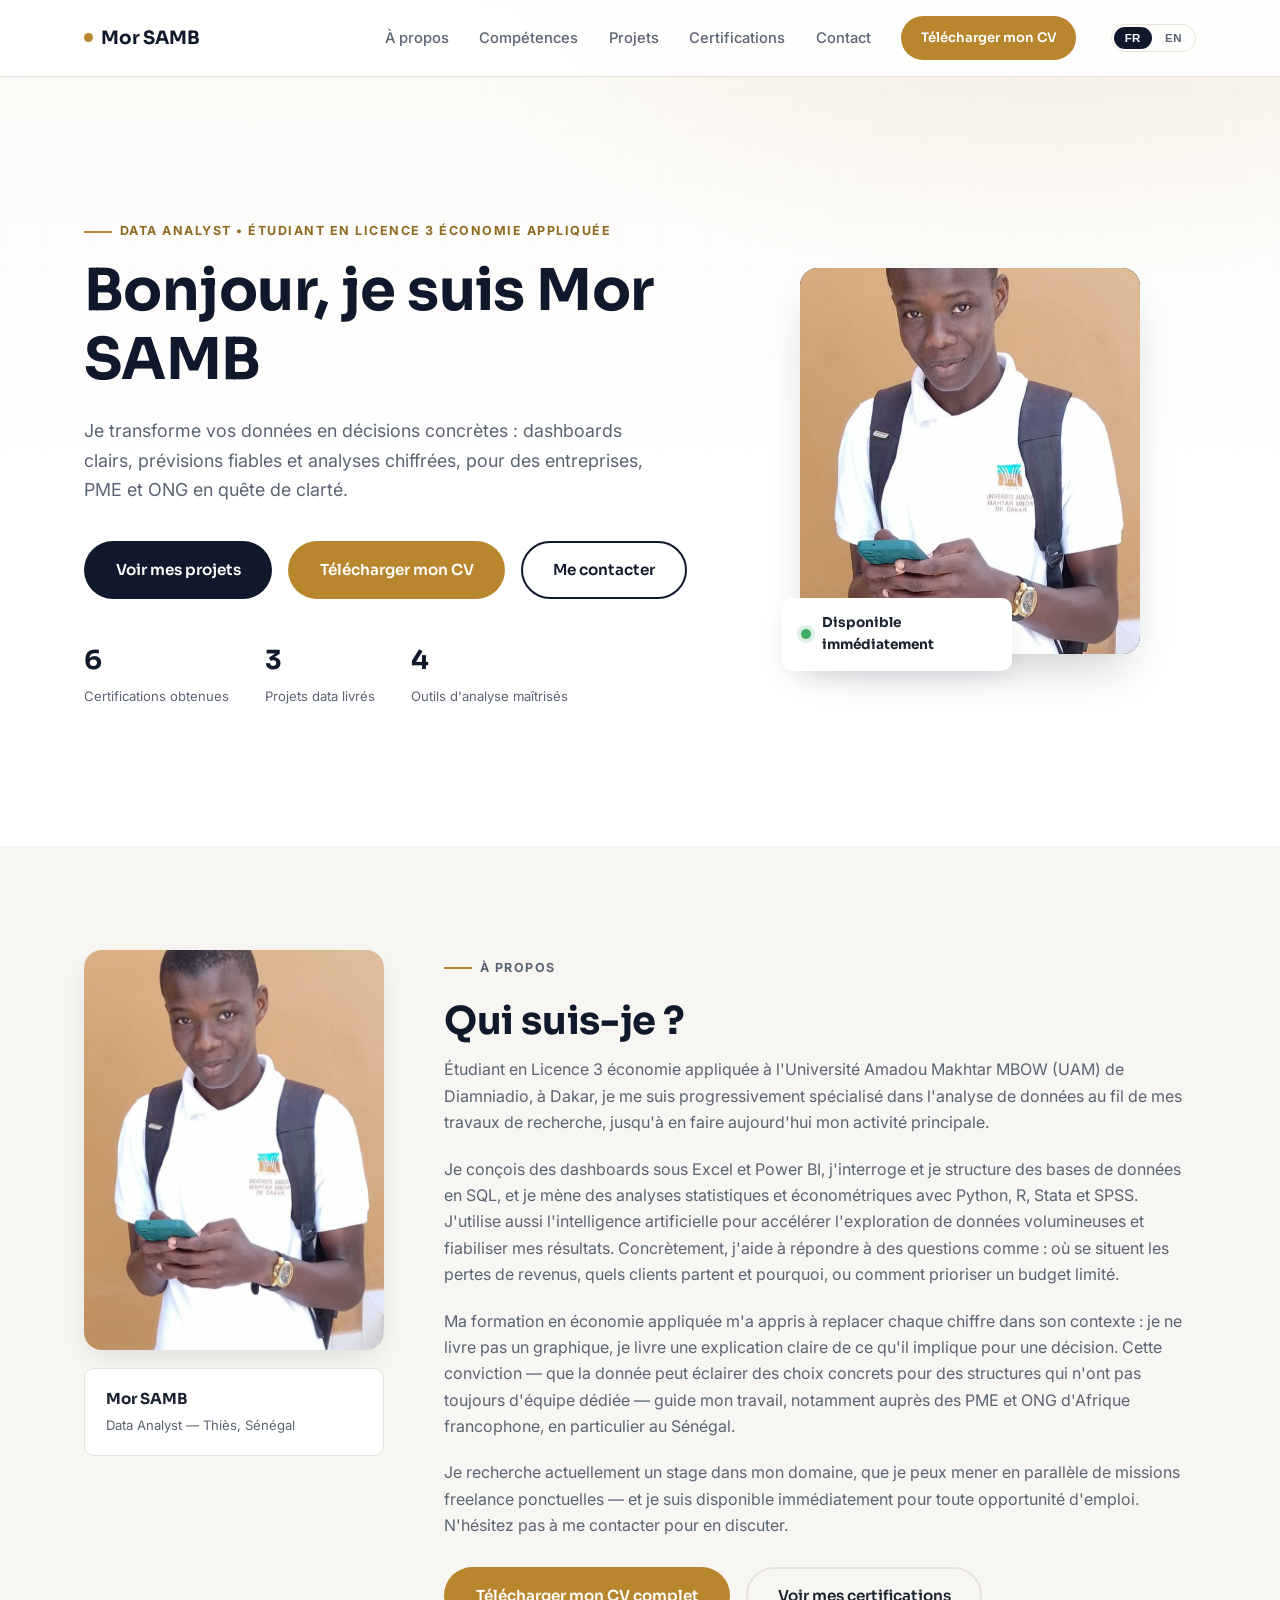
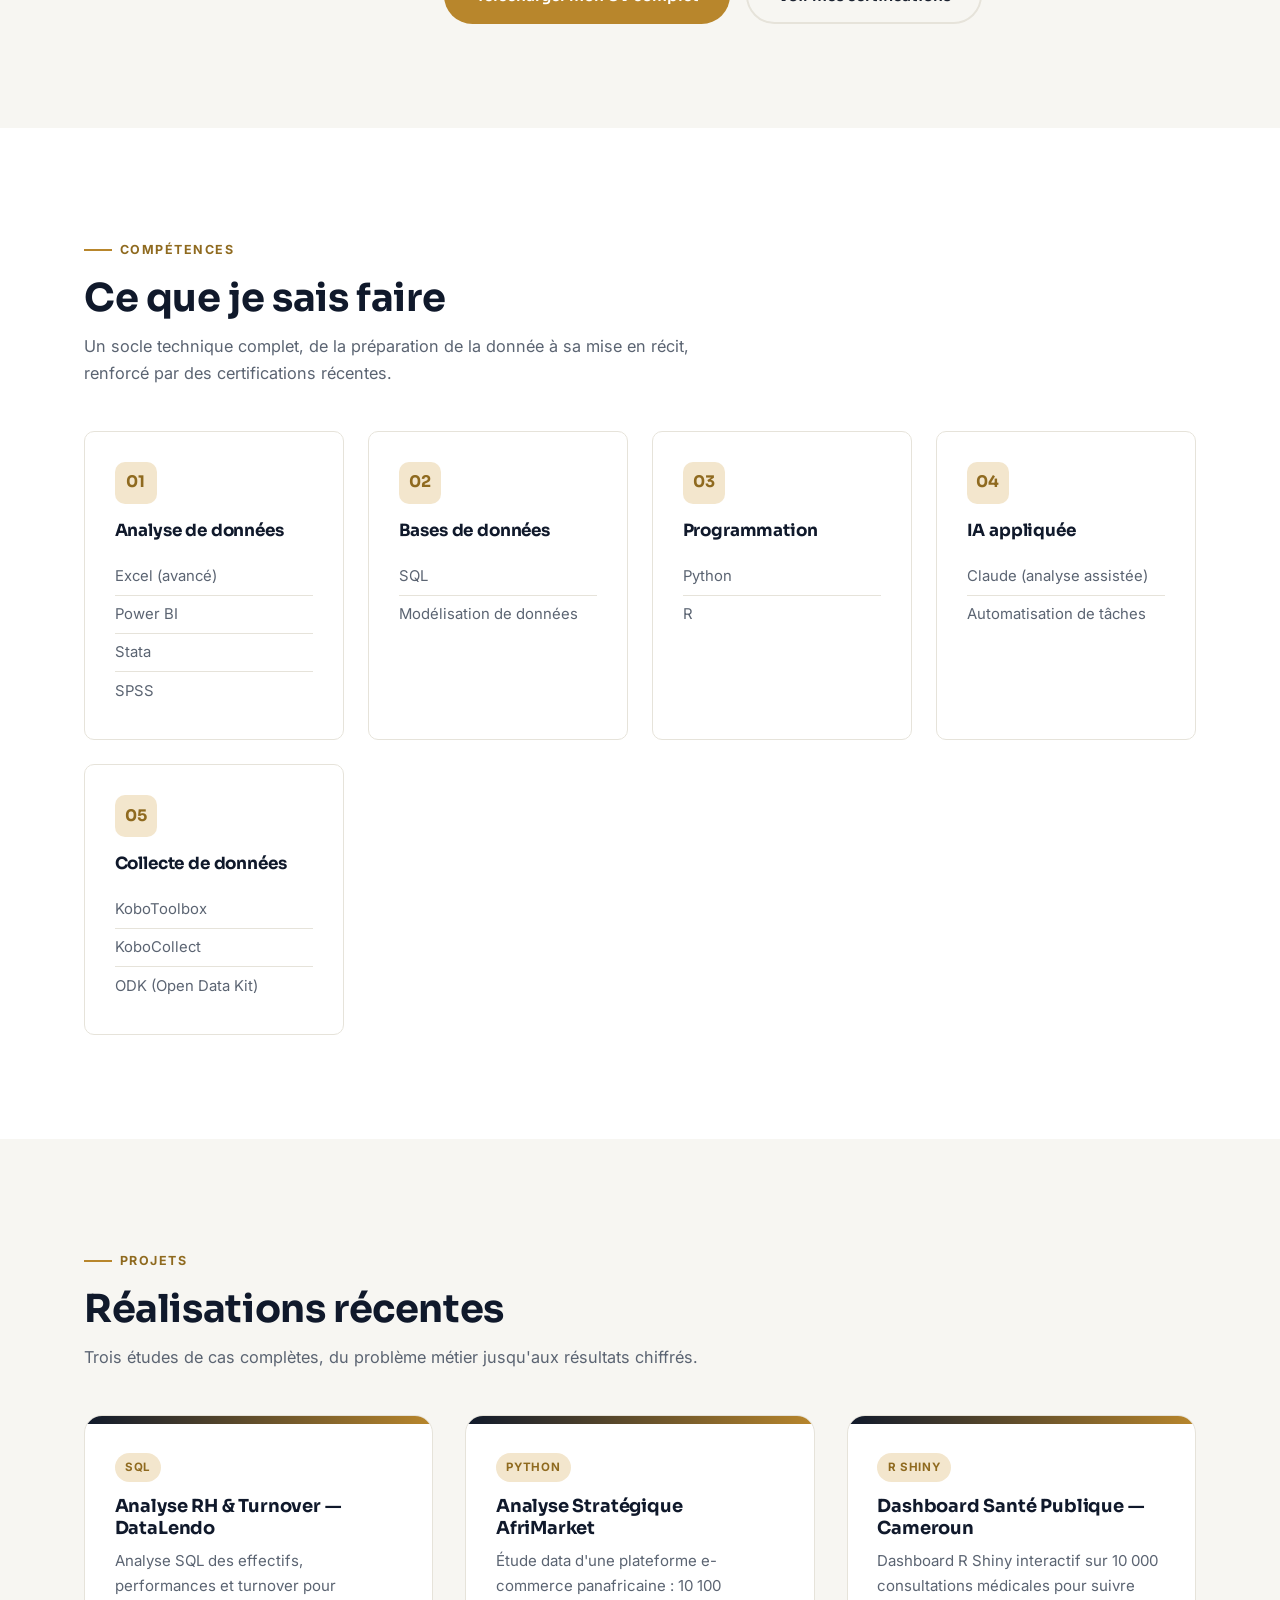
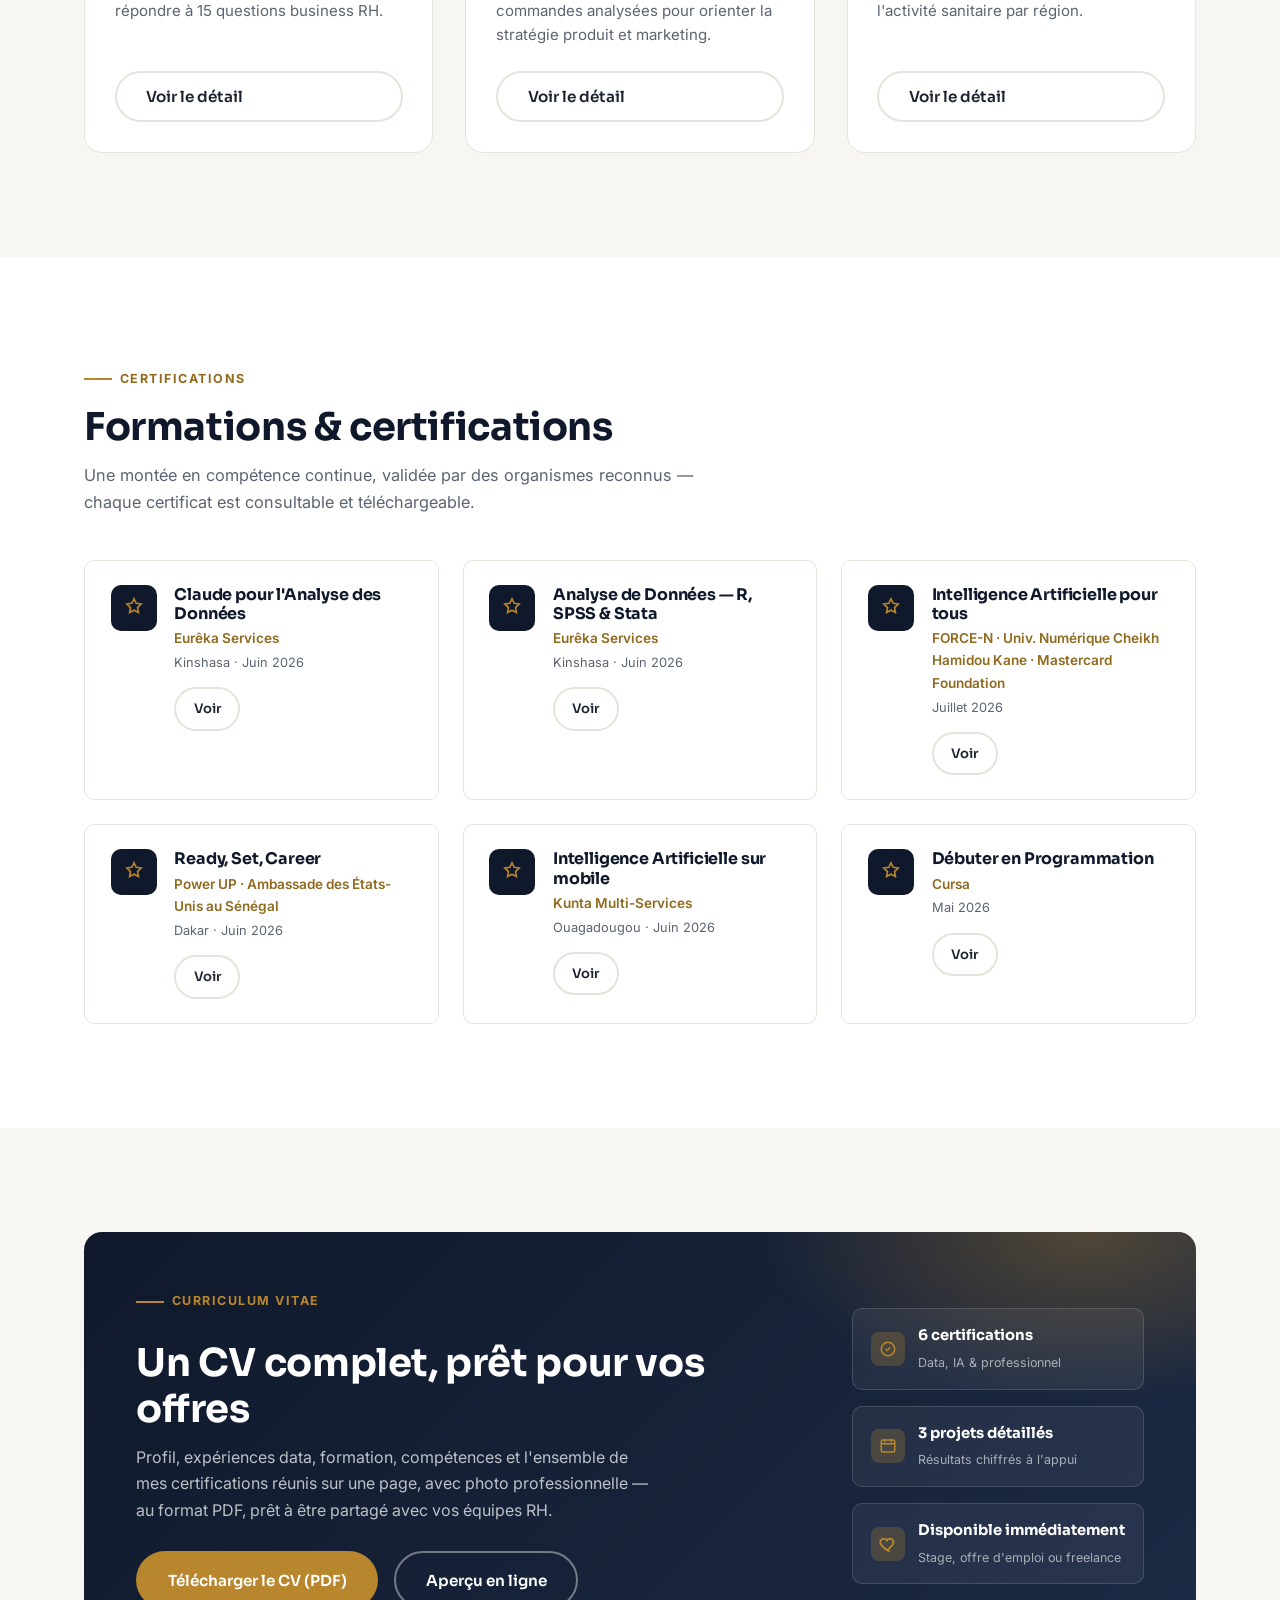
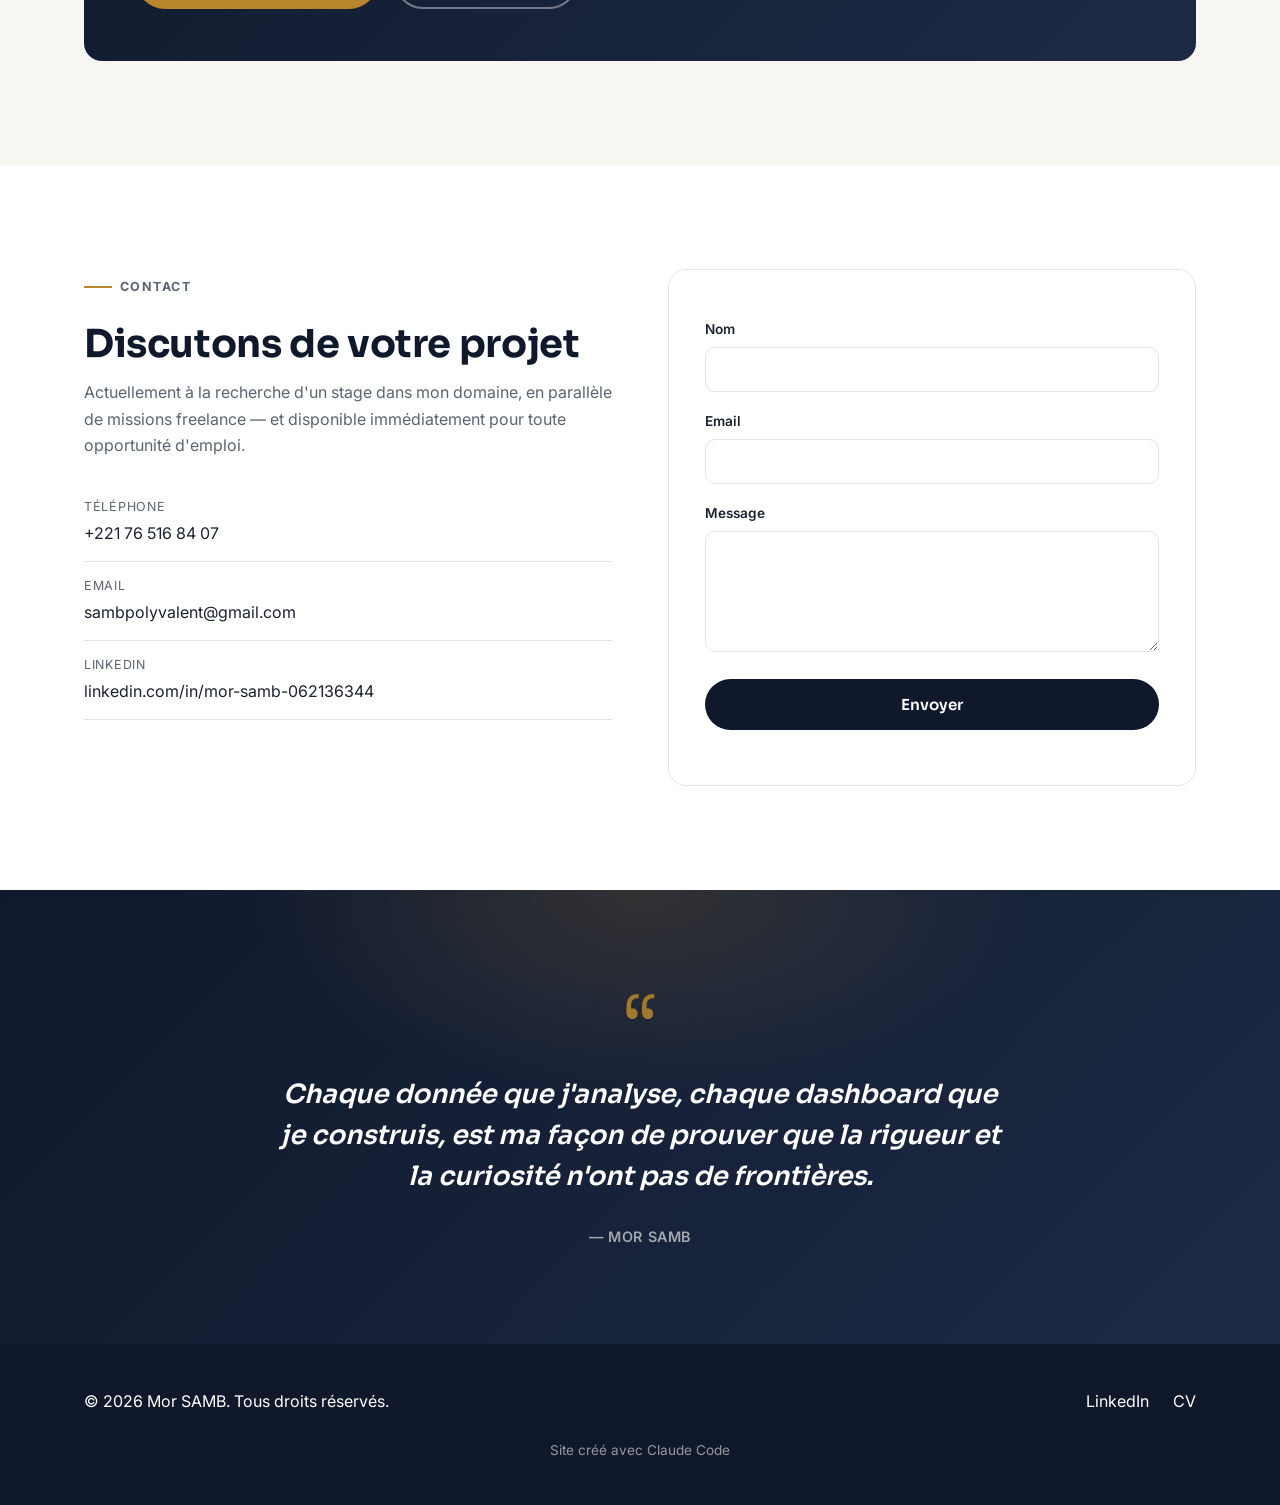
==== commit b05600c6: "Add Data Collection skill (KoboToolbox, KoboCollect, ODK) New skill card on the site and skill group" ====
--- a/index.html
+++ b/index.html
@@ -41,7 +41,7 @@
         <a href="#projets" data-i18n="nav_projects">Projets</a>
         <a href="#certifications" data-i18n="nav_certs">Certifications</a>
         <a href="#contact" data-i18n="nav_contact">Contact</a>
-        <a href="cv/Mor-SAMB-CV.pdf" class="btn btn-accent btn-sm" download data-i18n="nav_cv">Télécharger mon CV</a>
+        <a href="cv/Mor-SAMB-CV.pdf?v=4" class="btn btn-accent btn-sm" download data-i18n="nav_cv">Télécharger mon CV</a>
 
         <div class="lang-switch" role="group" aria-label="Langue / Language">
           <button type="button" class="lang-btn is-active" data-lang="fr" aria-pressed="true">FR</button>
@@ -67,7 +67,7 @@
           </p>
           <div class="hero-actions">
             <a href="#projets" class="btn btn-primary" data-i18n="hero_btn_projects">Voir mes projets</a>
-            <a href="cv/Mor-SAMB-CV.pdf" class="btn btn-accent" download data-i18n="hero_btn_cv">Télécharger mon CV</a>
+            <a href="cv/Mor-SAMB-CV.pdf?v=4" class="btn btn-accent" download data-i18n="hero_btn_cv">Télécharger mon CV</a>
             <a href="#contact" class="btn btn-secondary" data-i18n="hero_btn_contact">Me contacter</a>
           </div>
           <div class="hero-stats">
@@ -145,7 +145,7 @@
             opportunité d'emploi. N'hésitez pas à me contacter pour en discuter.
           </p>
           <div class="about-cta">
-            <a href="cv/Mor-SAMB-CV.pdf" class="btn btn-accent" download data-i18n="about_btn_cv">Télécharger mon CV complet</a>
+            <a href="cv/Mor-SAMB-CV.pdf?v=4" class="btn btn-accent" download data-i18n="about_btn_cv">Télécharger mon CV complet</a>
             <a href="#certifications" class="btn btn-outline" data-i18n="about_btn_certs">Voir mes certifications</a>
           </div>
         </div>
@@ -201,6 +201,16 @@
             </ul>
           </article>
 
+          <article class="skill-card">
+            <div class="skill-card-icon">05</div>
+            <h3 data-i18n="skill_cat_collection">Collecte de données</h3>
+            <ul class="skill-list">
+              <li>KoboToolbox</li>
+              <li>KoboCollect</li>
+              <li data-i18n="skill_odk">ODK (Open Data Kit)</li>
+            </ul>
+          </article>
+
         </div>
       </div>
     </section>
@@ -298,7 +308,7 @@
               <p class="cert-issuer">FORCE-N · Univ. Numérique Cheikh Hamidou Kane · Mastercard Foundation</p>
               <p class="cert-date" data-i18n="cert3_date">Juillet 2026</p>
               <div class="cert-actions">
-                <a class="btn btn-outline btn-sm" href="certificates/ia-pour-tous-force-n.pdf" target="_blank" rel="noopener" data-i18n="cert_view">Voir</a>
+                <a class="btn btn-outline btn-sm" href="certificates/ia-pour-tous-force-n.pdf?v=2" target="_blank" rel="noopener" data-i18n="cert_view">Voir</a>
               </div>
             </div>
           </article>
@@ -360,8 +370,8 @@
             <h2 data-i18n="cv_heading">Un CV complet, prêt pour vos offres</h2>
             <p data-i18n="cv_text">Profil, expériences data, formation, compétences et l'ensemble de mes certifications réunis sur une page, avec photo professionnelle — au format PDF, prêt à être partagé avec vos équipes RH.</p>
             <div class="cv-panel-actions">
-              <a href="cv/Mor-SAMB-CV.pdf" class="btn btn-accent" download data-i18n="cv_btn_download">Télécharger le CV (PDF)</a>
-              <a href="cv/Mor-SAMB-CV.pdf" class="btn btn-secondary" target="_blank" rel="noopener" style="color:#fff;border-color:rgba(255,255,255,0.4);" data-i18n="cv_btn_view">Aperçu en ligne</a>
+              <a href="cv/Mor-SAMB-CV.pdf?v=4" class="btn btn-accent" download data-i18n="cv_btn_download">Télécharger le CV (PDF)</a>
+              <a href="cv/Mor-SAMB-CV.pdf?v=4" class="btn btn-secondary" target="_blank" rel="noopener" style="color:#fff;border-color:rgba(255,255,255,0.4);" data-i18n="cv_btn_view">Aperçu en ligne</a>
             </div>
           </div>
           <div class="cv-highlights">
@@ -488,7 +498,7 @@
       <p>&copy; <span id="year"></span> Mor SAMB. <span data-i18n="footer_rights">Tous droits réservés.</span></p>
       <div class="footer-socials">
         <a href="https://www.linkedin.com/in/mor-samb-062136344/" target="_blank" rel="noopener">LinkedIn</a>
-        <a href="cv/Mor-SAMB-CV.pdf" download data-i18n="footer_cv">CV</a>
+        <a href="cv/Mor-SAMB-CV.pdf?v=4" download data-i18n="footer_cv">CV</a>
       </div>
       <p class="footer-credit" data-i18n="footer_credit">Site créé avec Claude Code</p>
     </div>
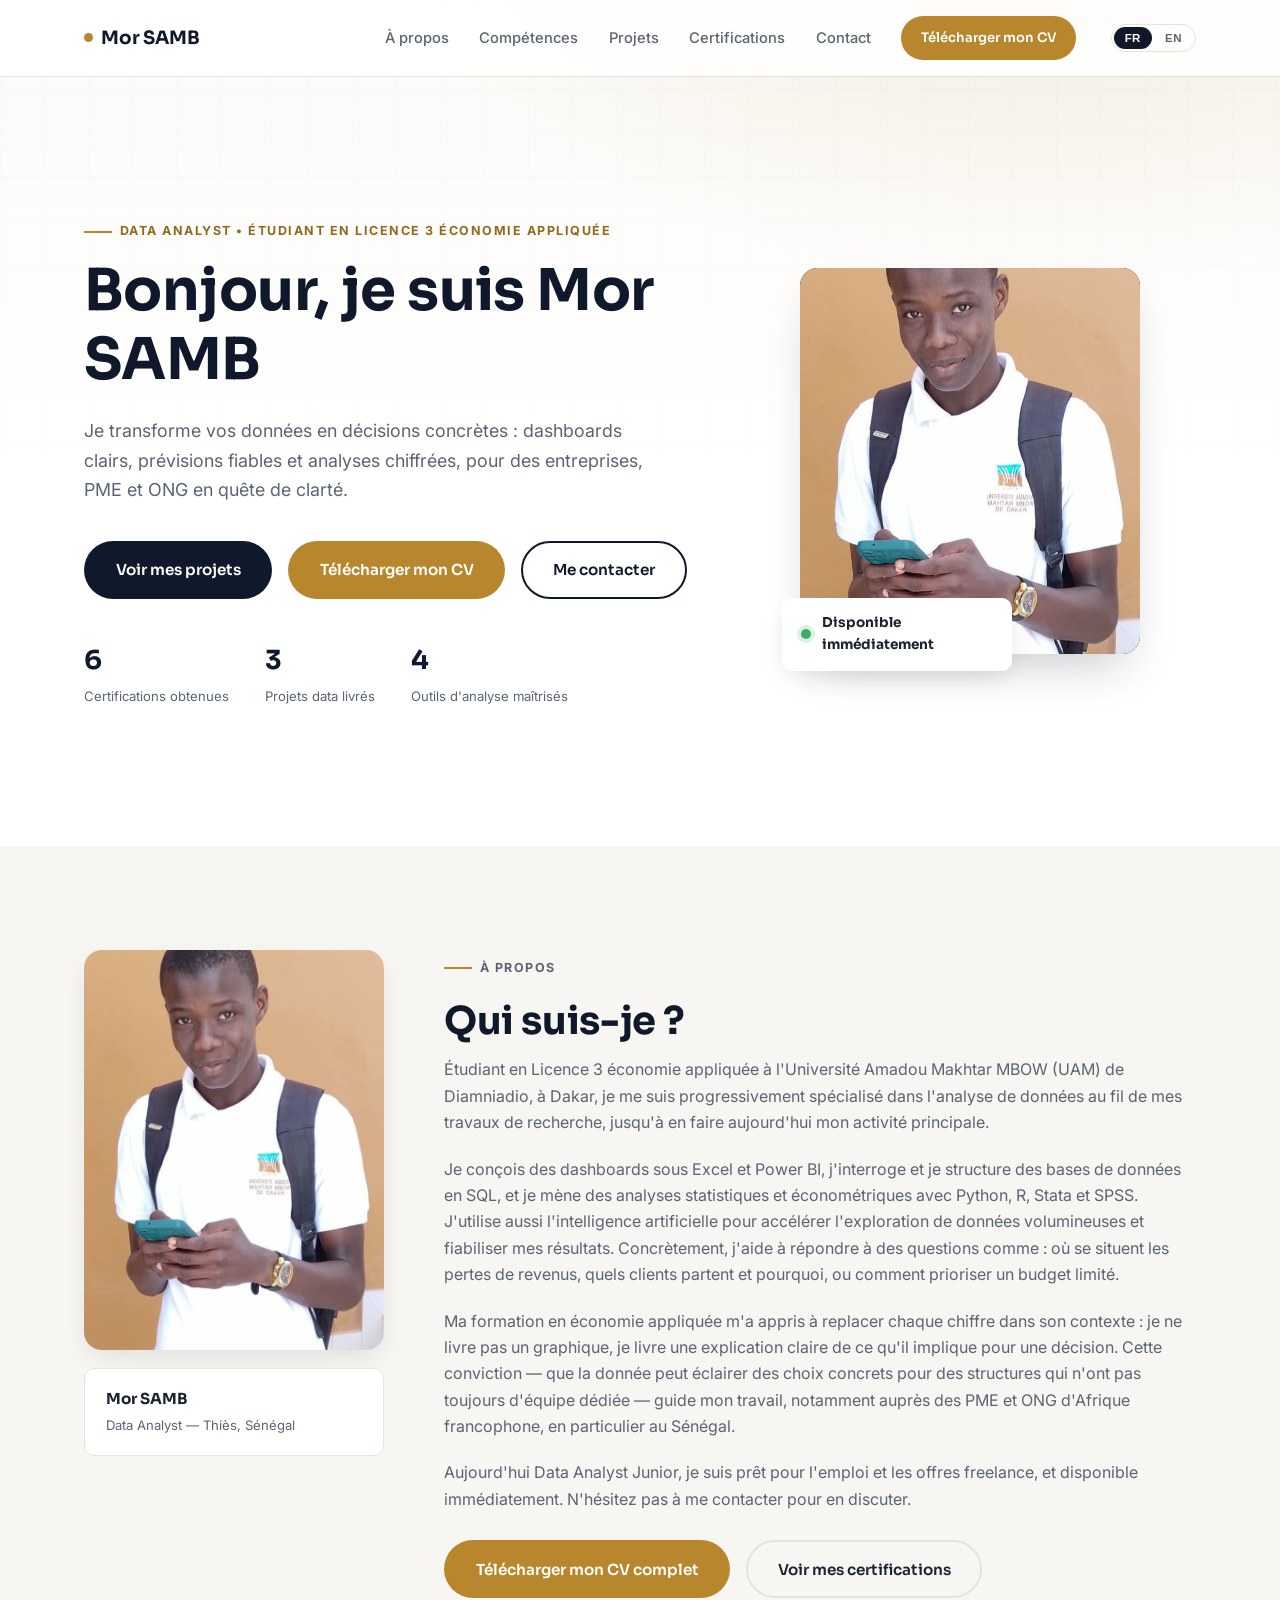
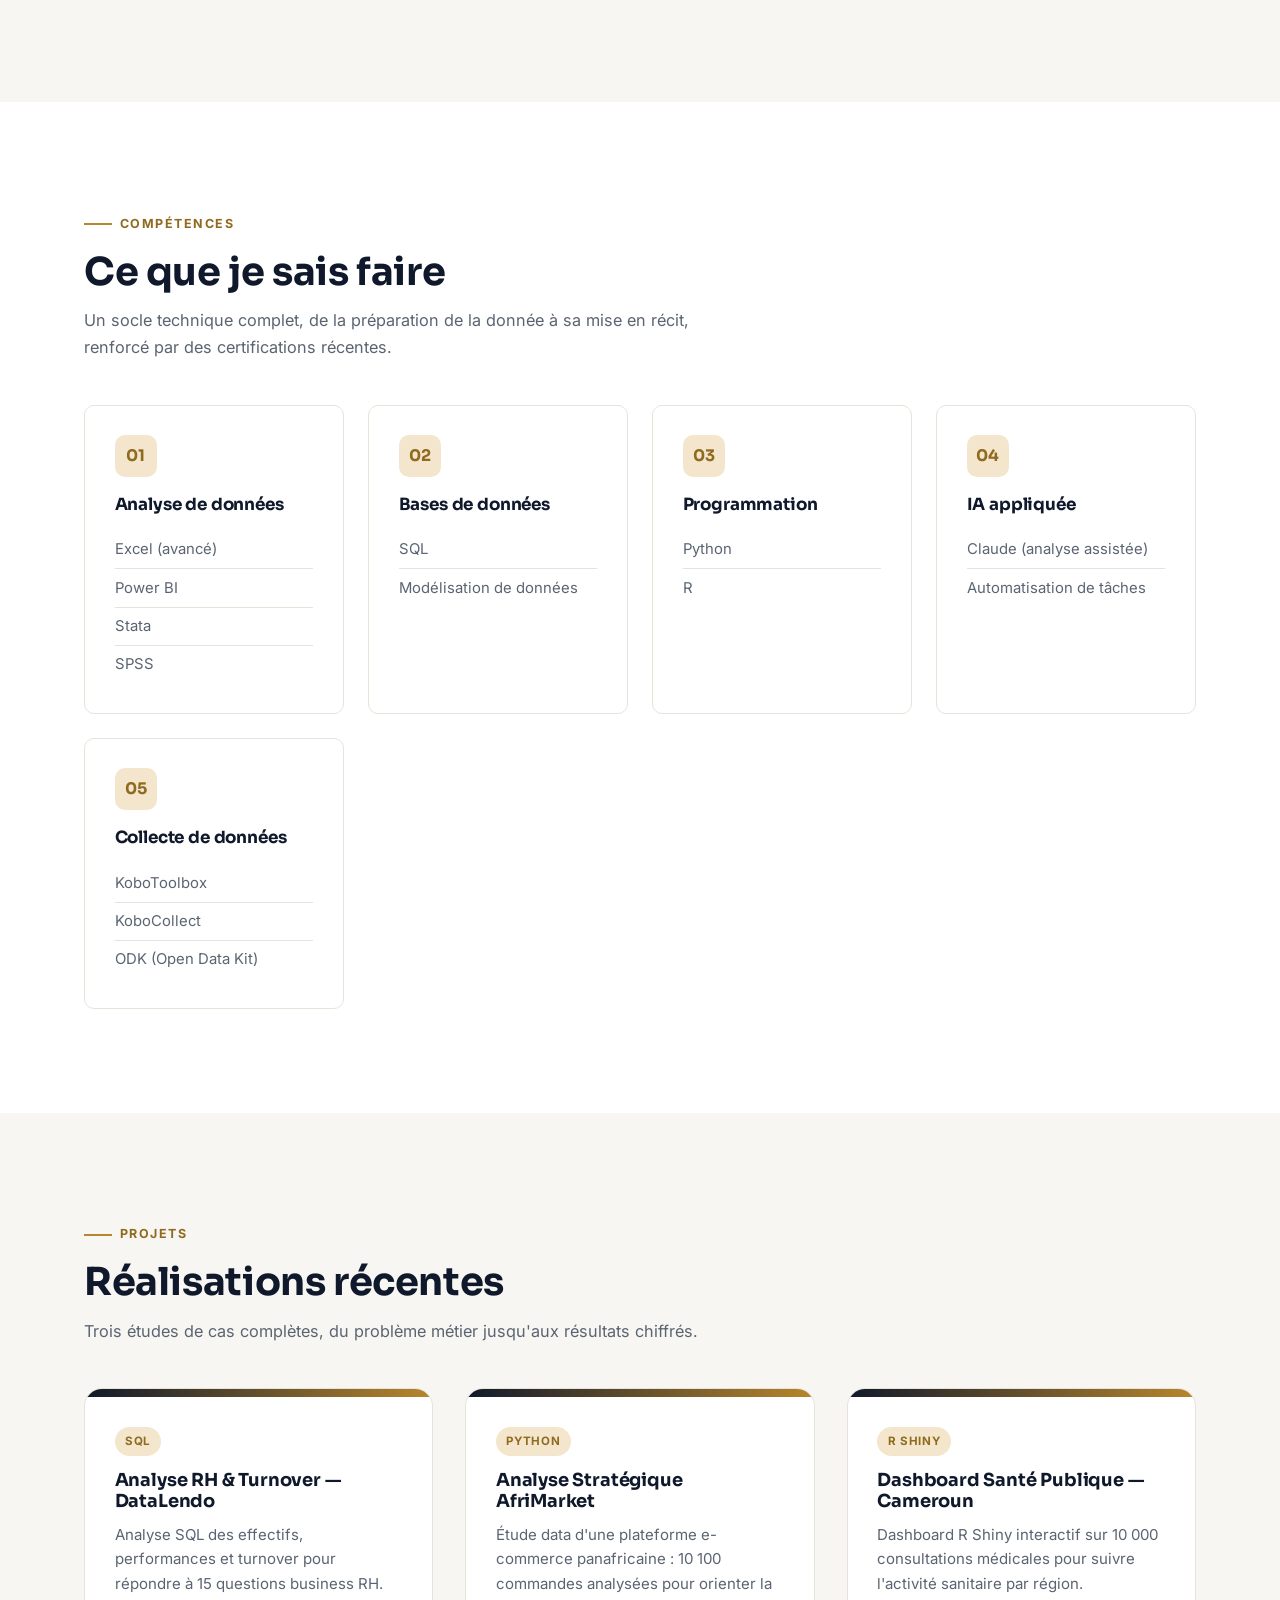
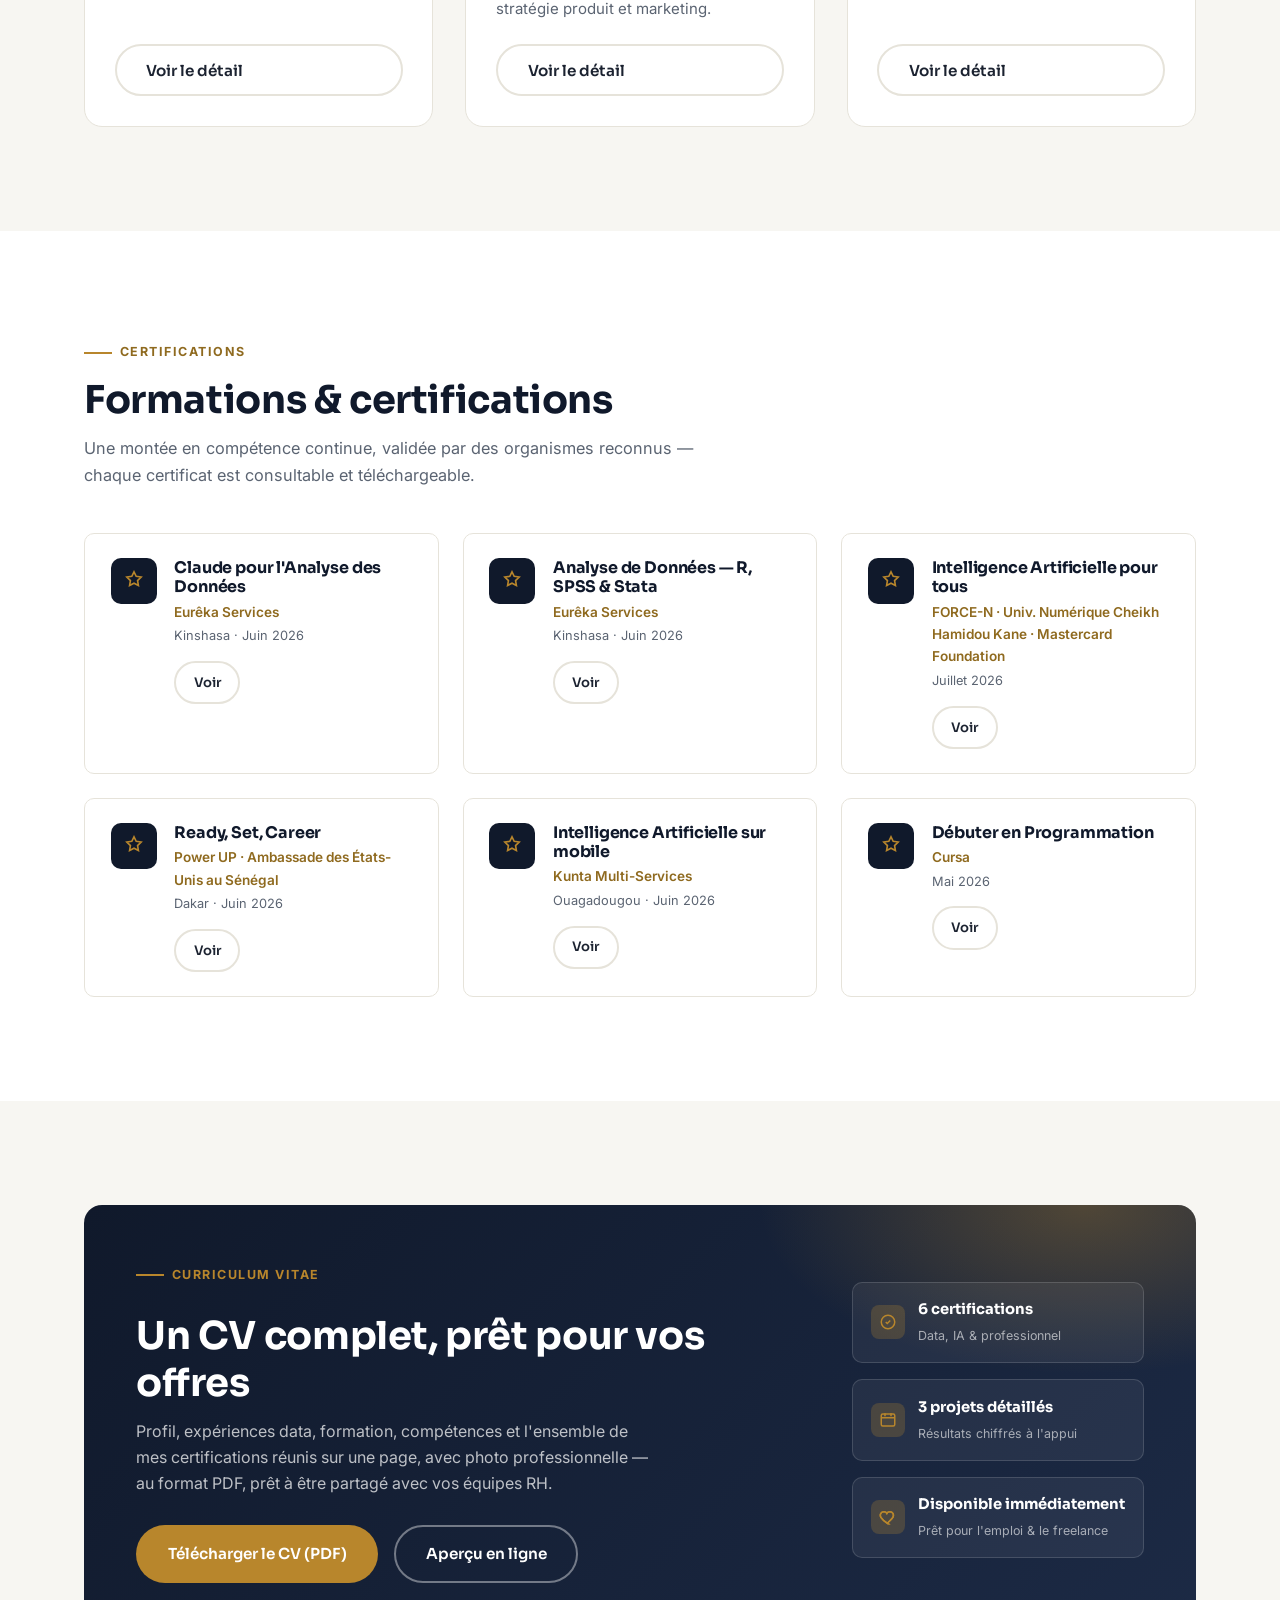
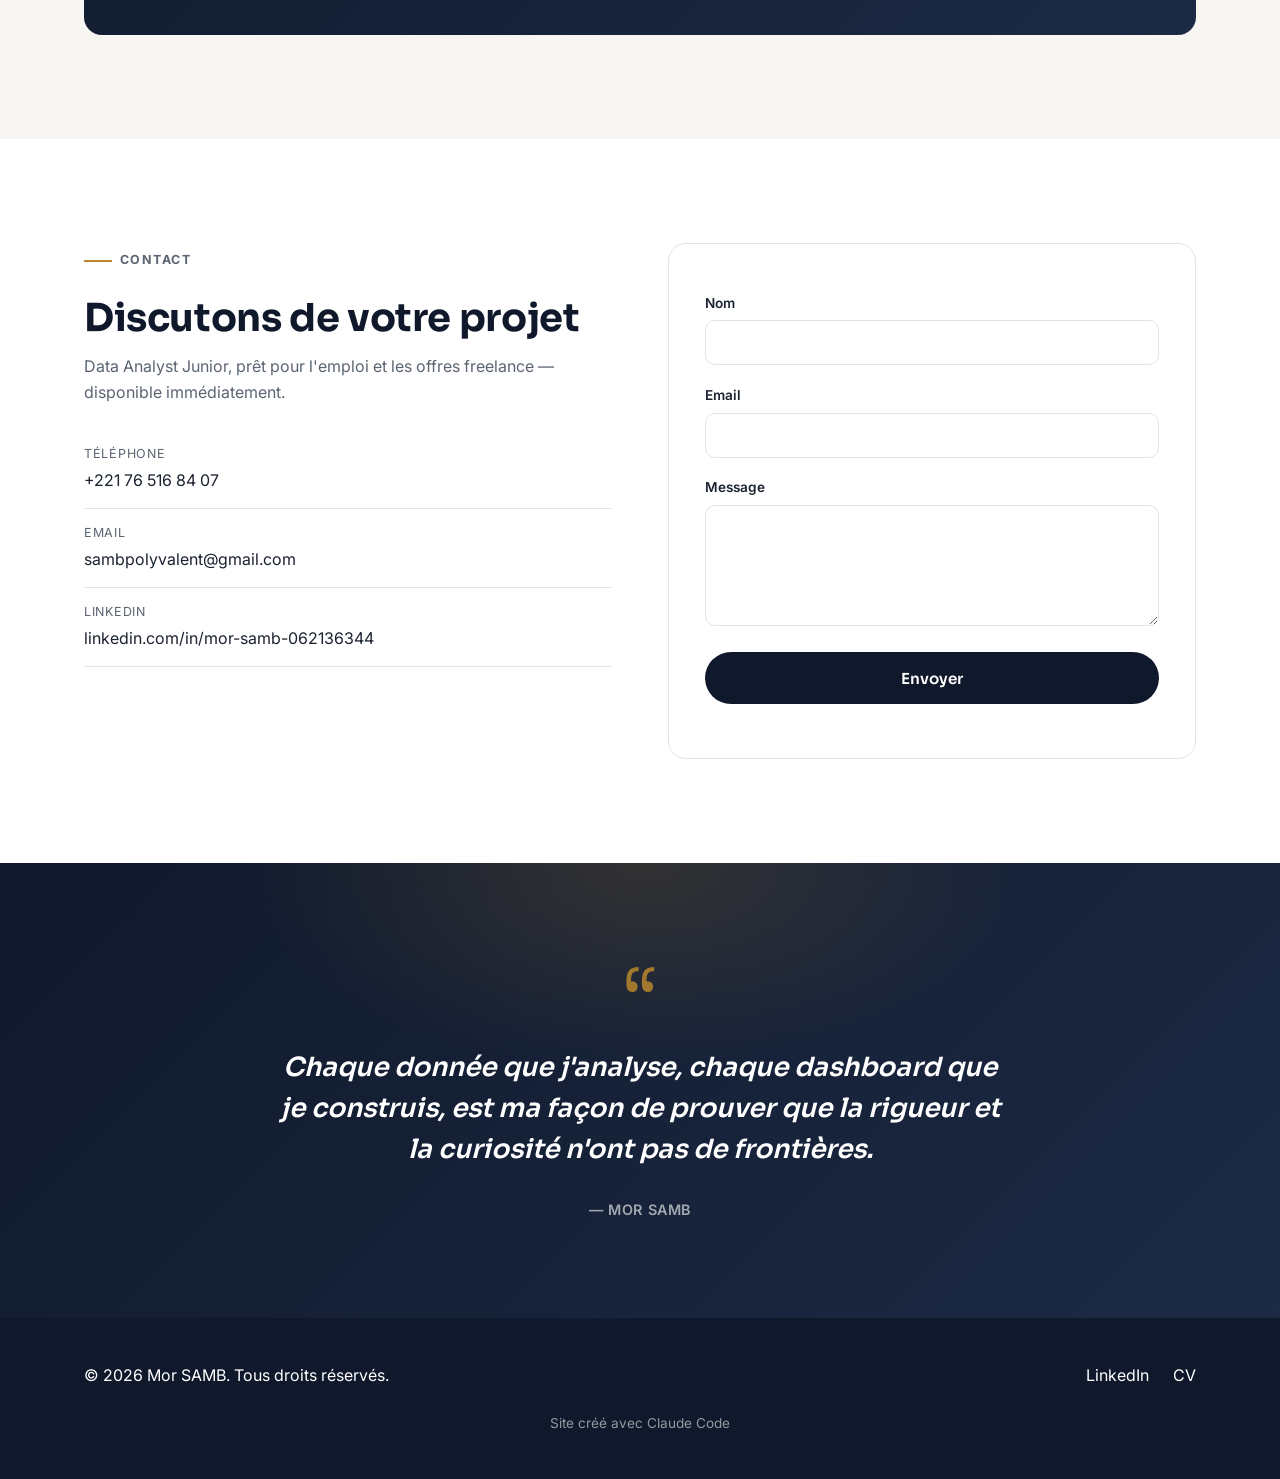
==== commit 601b964f: "Reposition from internship-seeking to Junior Data Analyst, ready for hire Removes every "looking for" ====
--- a/index.html
+++ b/index.html
@@ -8,7 +8,7 @@
        SEO
        ============================================================ -->
   <title>Mor SAMB | Data Analyst - Power BI & SQL - Sénégal</title>
-  <meta name="description" content="Data analyst à Thiès, je transforme vos données en dashboards et analyses chiffrées avec Power BI, SQL, Python et R. Certifié, CV téléchargeable. Disponible pour stage et freelance.">
+  <meta name="description" content="Data Analyst Junior à Thiès, je transforme vos données en dashboards et analyses chiffrées avec Power BI, SQL, Python et R. Certifié, CV téléchargeable. Prêt pour l'emploi et les offres freelance.">
   <meta name="keywords" content="data analyst Sénégal, data analyst Afrique, Power BI, Excel, SQL, Python, R, licence 3 économie appliquée, UAM Diamniadio, freelance data, CV data analyst">
   <meta name="author" content="Mor SAMB">
 
@@ -140,9 +140,8 @@
             Sénégal.
           </p>
           <p data-i18n="about_p4">
-            Je recherche actuellement un stage dans mon domaine, que je peux mener en parallèle
-            de missions freelance ponctuelles — et je suis disponible immédiatement pour toute
-            opportunité d'emploi. N'hésitez pas à me contacter pour en discuter.
+            Aujourd'hui Data Analyst Junior, je suis prêt pour l'emploi et les offres freelance,
+            et disponible immédiatement. N'hésitez pas à me contacter pour en discuter.
           </p>
           <div class="about-cta">
             <a href="cv/Mor-SAMB-CV.pdf?v=4" class="btn btn-accent" download data-i18n="about_btn_cv">Télécharger mon CV complet</a>
@@ -399,7 +398,7 @@
               </span>
               <div>
                 <b data-i18n="cv_hl3_title">Disponible immédiatement</b>
-                <span data-i18n="cv_hl3_sub">Stage, offre d'emploi ou freelance</span>
+                <span data-i18n="cv_hl3_sub">Prêt pour l'emploi &amp; le freelance</span>
               </div>
             </div>
           </div>
@@ -415,7 +414,7 @@
         <div class="contact-info">
           <p class="section-eyebrow" data-i18n="contact_eyebrow">Contact</p>
           <h2 data-i18n="contact_heading">Discutons de votre projet</h2>
-          <p data-i18n="contact_intro">Actuellement à la recherche d'un stage dans mon domaine, en parallèle de missions freelance — et disponible immédiatement pour toute opportunité d'emploi.</p>
+          <p data-i18n="contact_intro">Data Analyst Junior, prêt pour l'emploi et les offres freelance — disponible immédiatement.</p>
           <ul class="contact-list">
             <li>
               <span class="contact-label" data-i18n="contact_phone_label">Téléphone</span>
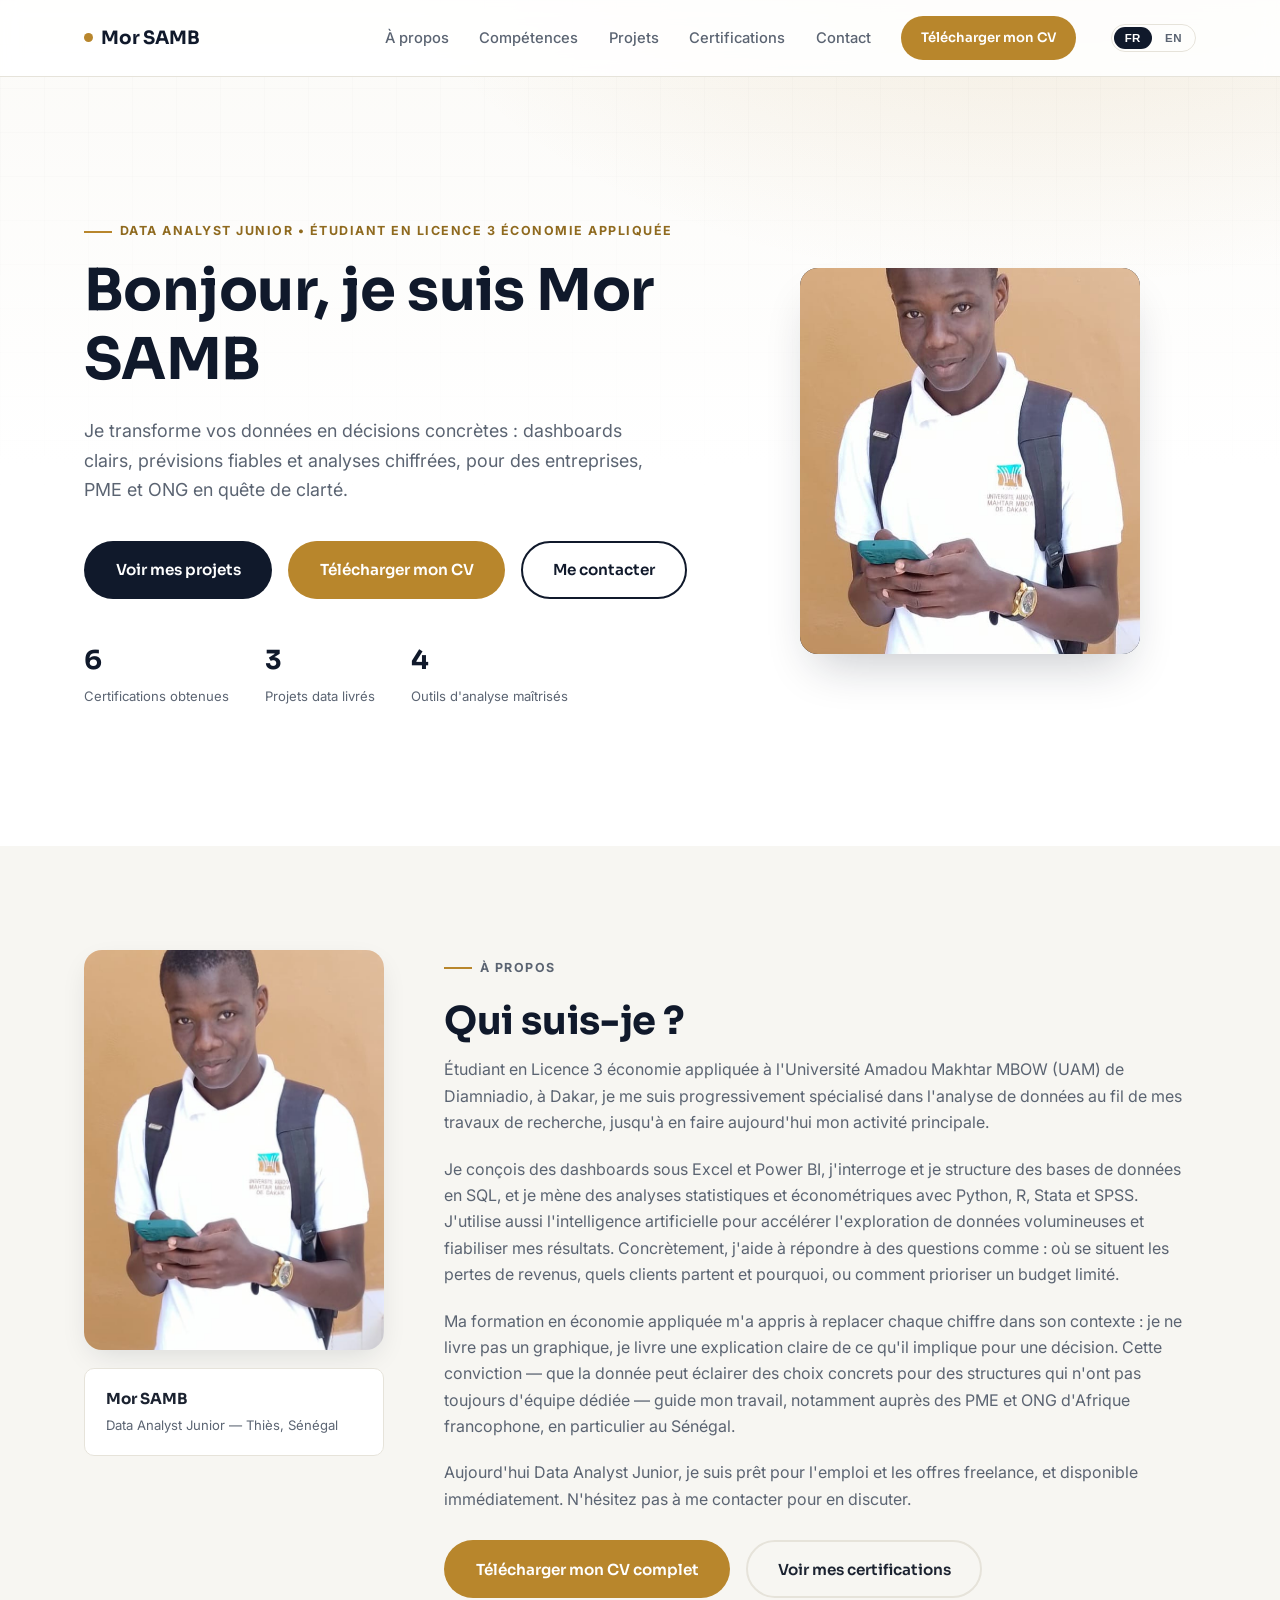
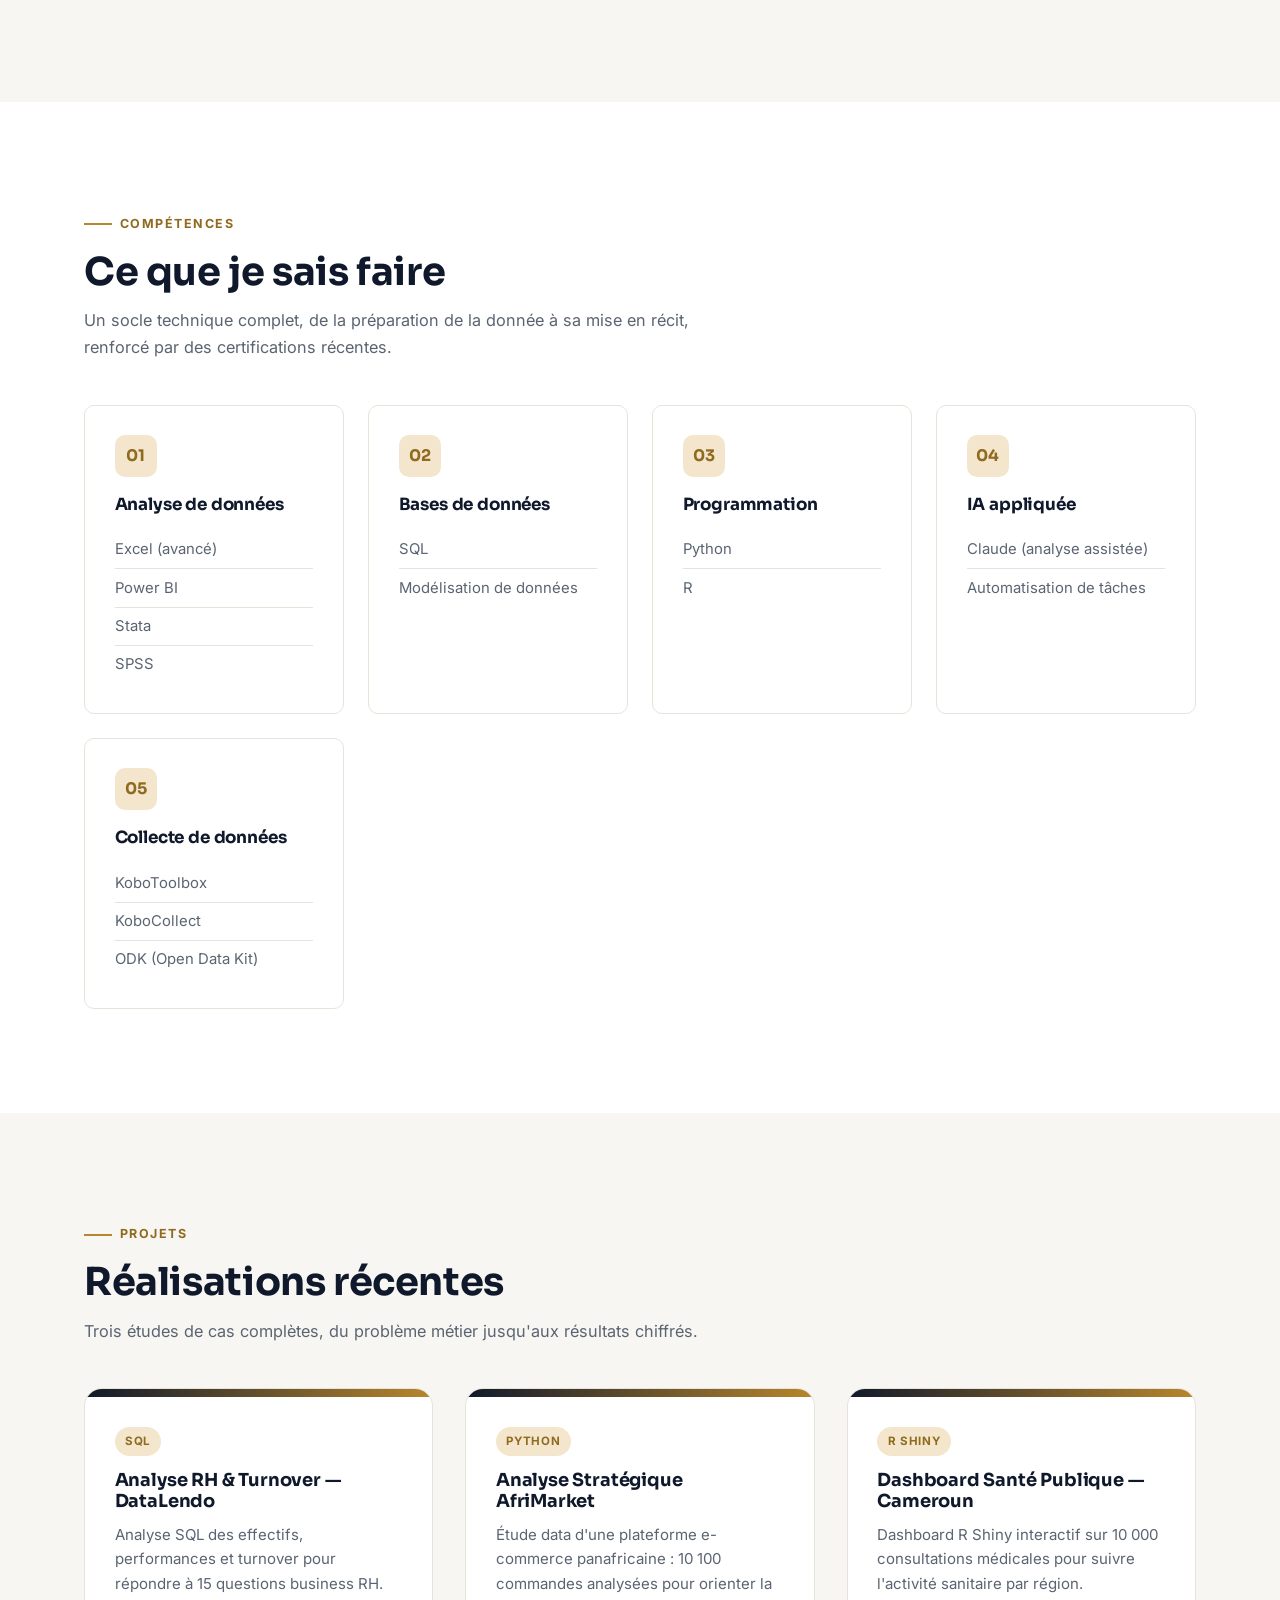
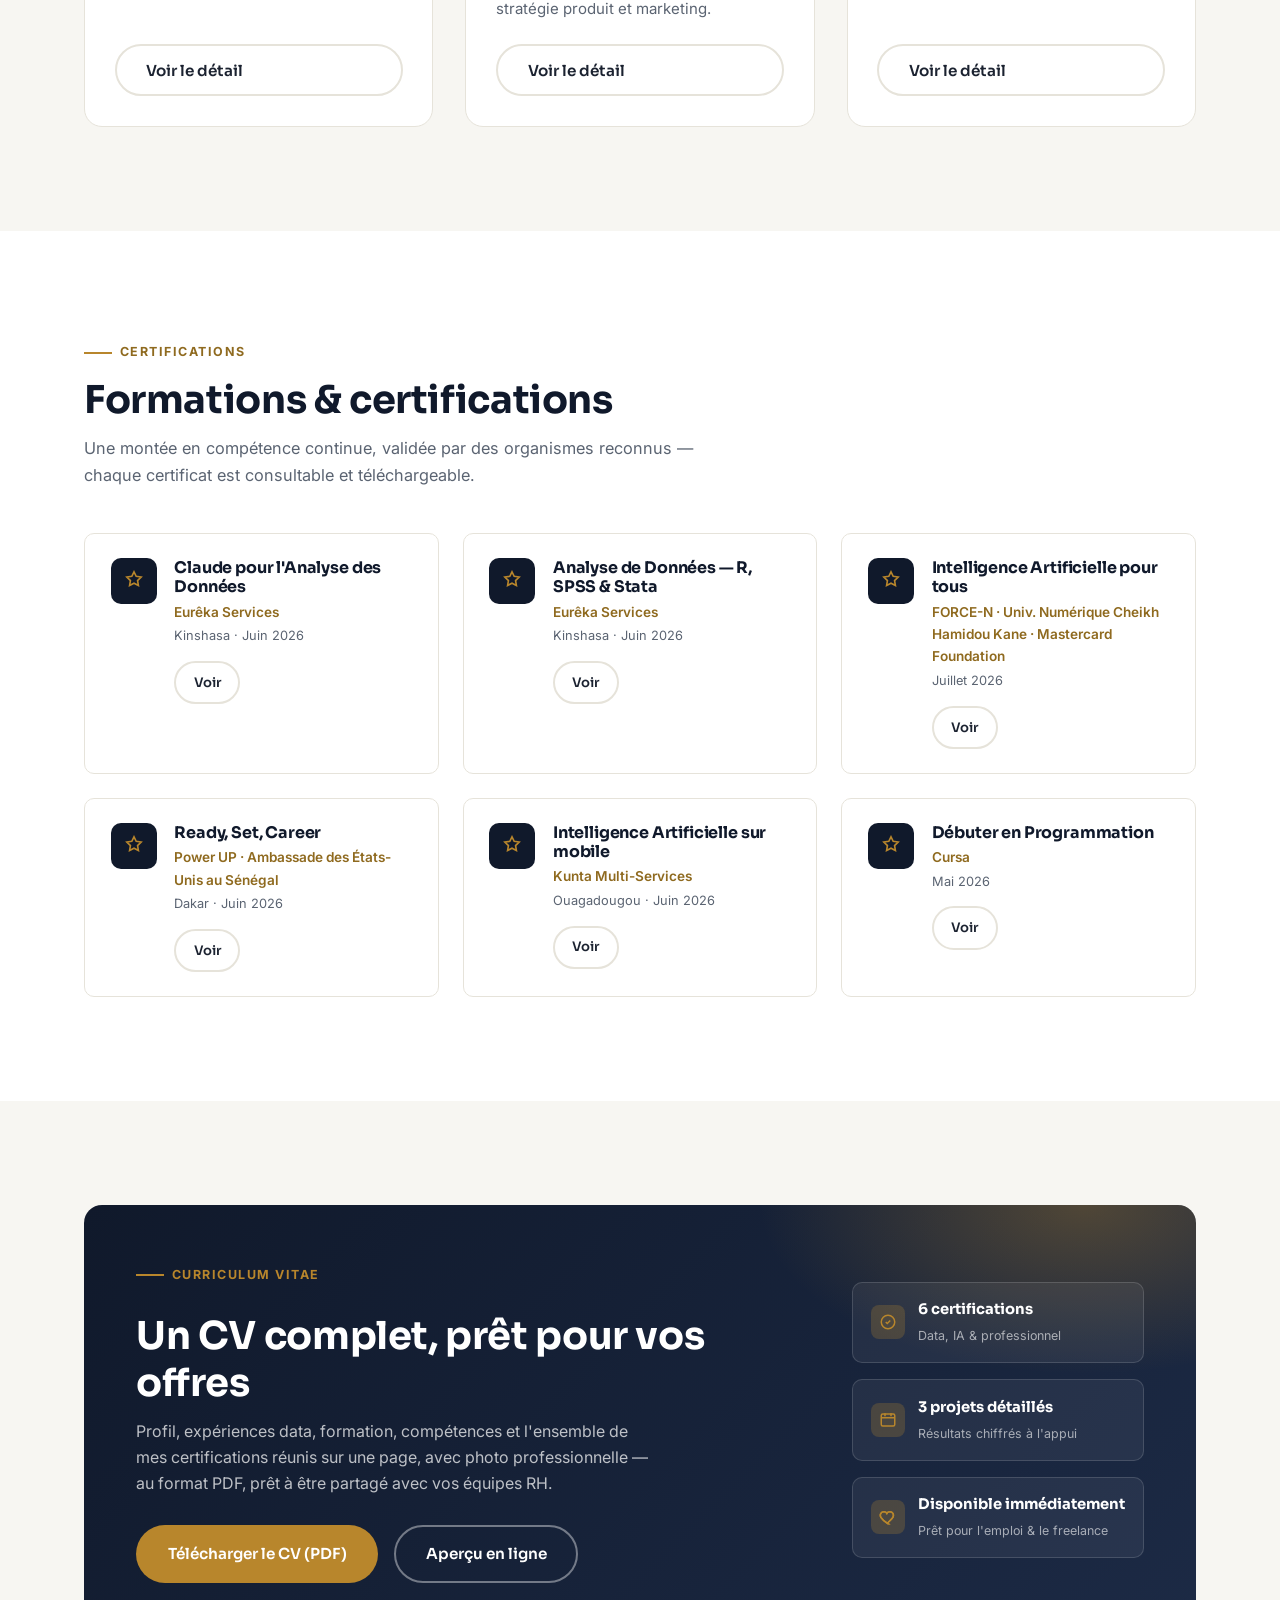
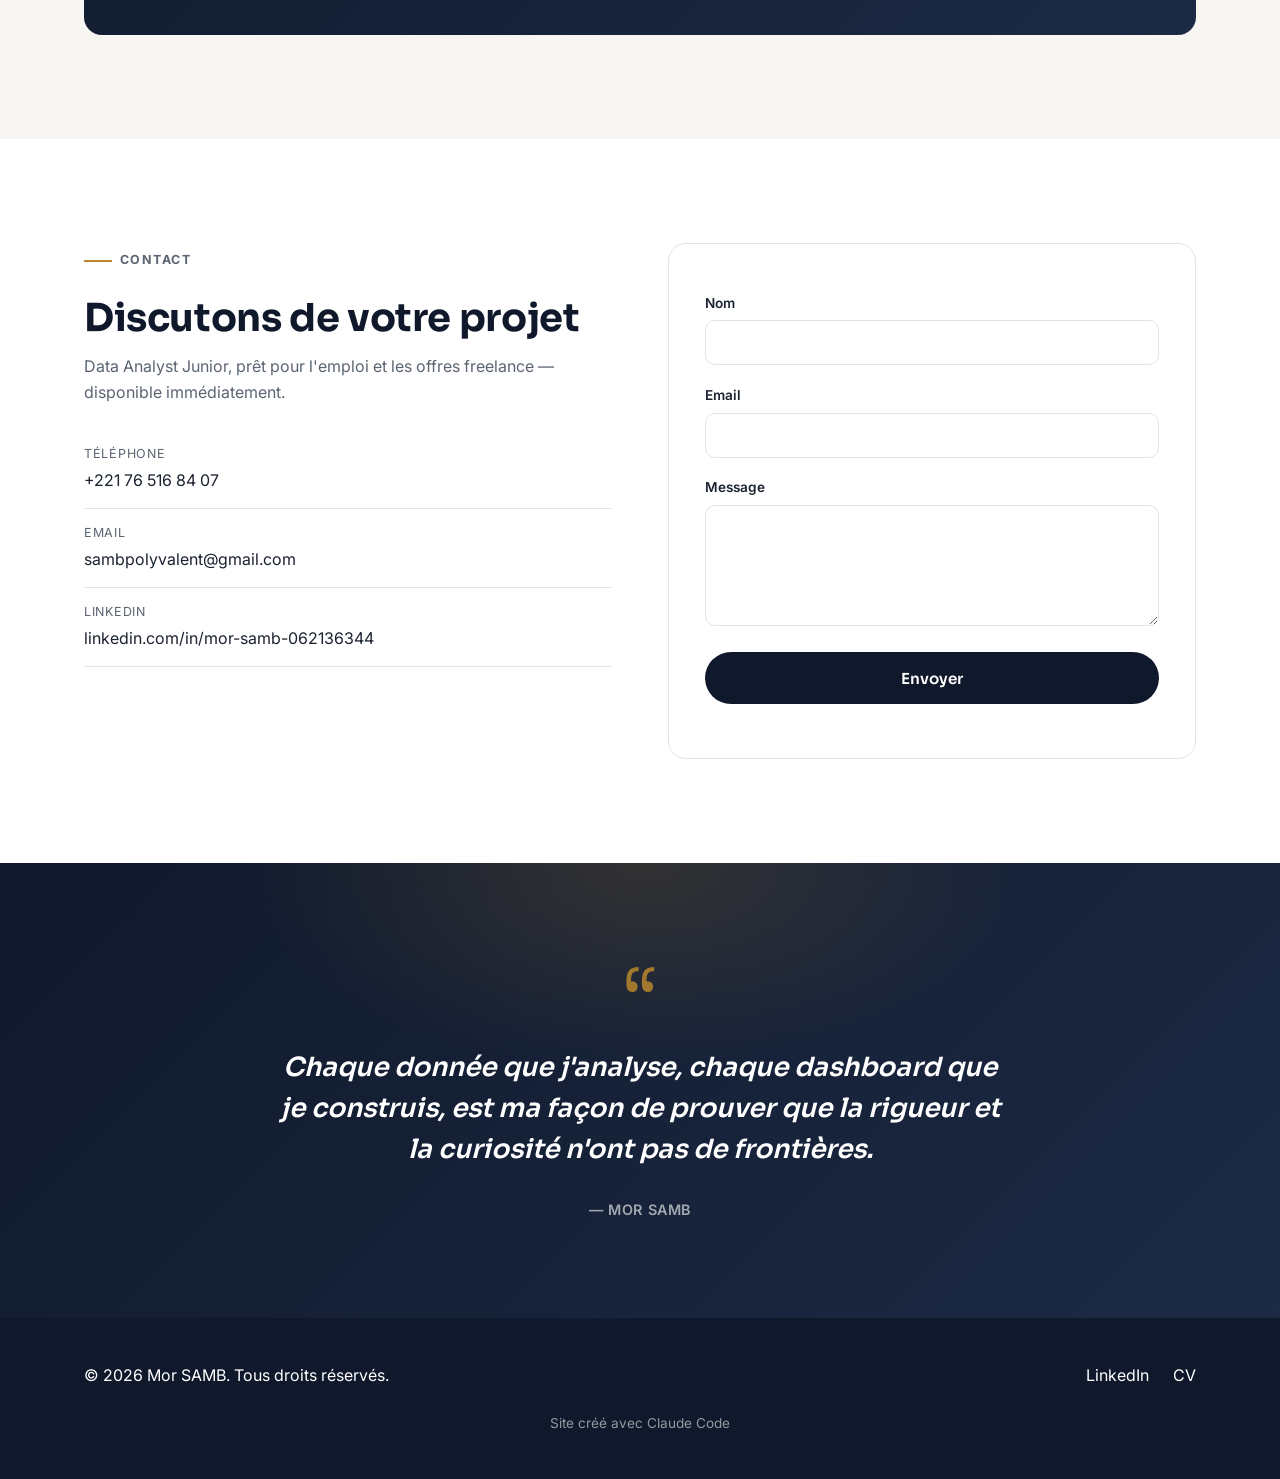
==== commit 26e5246d: "Use "Data Analyst Junior" consistently as the professional title, drop hero badge Title tag, OG tags" ====
--- a/index.html
+++ b/index.html
@@ -7,13 +7,13 @@
   <!-- ============================================================
        SEO
        ============================================================ -->
-  <title>Mor SAMB | Data Analyst - Power BI & SQL - Sénégal</title>
+  <title>Mor SAMB | Data Analyst Junior - Power BI & SQL - Sénégal</title>
   <meta name="description" content="Data Analyst Junior à Thiès, je transforme vos données en dashboards et analyses chiffrées avec Power BI, SQL, Python et R. Certifié, CV téléchargeable. Prêt pour l'emploi et les offres freelance.">
   <meta name="keywords" content="data analyst Sénégal, data analyst Afrique, Power BI, Excel, SQL, Python, R, licence 3 économie appliquée, UAM Diamniadio, freelance data, CV data analyst">
   <meta name="author" content="Mor SAMB">
 
-  <meta property="og:title" content="Mor SAMB | Data Analyst - Power BI & SQL - Sénégal">
-  <meta property="og:description" content="Data analyst à Thiès, je transforme vos données en dashboards et analyses chiffrées avec Power BI, SQL, Python et R.">
+  <meta property="og:title" content="Mor SAMB | Data Analyst Junior - Power BI & SQL - Sénégal">
+  <meta property="og:description" content="Data Analyst Junior à Thiès, je transforme vos données en dashboards et analyses chiffrées avec Power BI, SQL, Python et R.">
   <meta property="og:type" content="website">
 
   <link rel="preconnect" href="https://fonts.googleapis.com">
@@ -41,7 +41,7 @@
         <a href="#projets" data-i18n="nav_projects">Projets</a>
         <a href="#certifications" data-i18n="nav_certs">Certifications</a>
         <a href="#contact" data-i18n="nav_contact">Contact</a>
-        <a href="cv/Mor-SAMB-CV.pdf?v=4" class="btn btn-accent btn-sm" download data-i18n="nav_cv">Télécharger mon CV</a>
+        <a href="cv/Mor-SAMB-CV.pdf?v=5" class="btn btn-accent btn-sm" download data-i18n="nav_cv">Télécharger mon CV</a>
 
         <div class="lang-switch" role="group" aria-label="Langue / Language">
           <button type="button" class="lang-btn is-active" data-lang="fr" aria-pressed="true">FR</button>
@@ -59,7 +59,7 @@
     <section id="accueil" class="hero">
       <div class="container hero-grid">
         <div class="hero-content">
-          <p class="hero-eyebrow" data-i18n="hero_eyebrow">Data Analyst • Étudiant en Licence 3 Économie Appliquée</p>
+          <p class="hero-eyebrow" data-i18n="hero_eyebrow">Data Analyst Junior • Étudiant en Licence 3 Économie Appliquée</p>
           <h1 class="hero-title" data-i18n="hero_title">Bonjour, je suis <span class="accent">Mor SAMB</span></h1>
           <p class="hero-subtitle" data-i18n="hero_subtitle">
             Je transforme vos données en décisions concrètes : dashboards clairs, prévisions
@@ -67,7 +67,7 @@
           </p>
           <div class="hero-actions">
             <a href="#projets" class="btn btn-primary" data-i18n="hero_btn_projects">Voir mes projets</a>
-            <a href="cv/Mor-SAMB-CV.pdf?v=4" class="btn btn-accent" download data-i18n="hero_btn_cv">Télécharger mon CV</a>
+            <a href="cv/Mor-SAMB-CV.pdf?v=5" class="btn btn-accent" download data-i18n="hero_btn_cv">Télécharger mon CV</a>
             <a href="#contact" class="btn btn-secondary" data-i18n="hero_btn_contact">Me contacter</a>
           </div>
           <div class="hero-stats">
@@ -87,13 +87,7 @@
         </div>
         <div class="hero-photo-wrap">
           <div class="hero-photo-frame">
-            <img src="images/profile.jpg" data-i18n-alt="hero_photo_alt" alt="Photo de Mor SAMB, data analyst à Thiès" width="340" height="386">
-          </div>
-          <div class="hero-badge">
-            <span class="dot"></span>
-            <div>
-              <strong data-i18n="hero_badge_title">Disponible immédiatement</strong>
-            </div>
+            <img src="images/profile.jpg" data-i18n-alt="hero_photo_alt" alt="Photo de Mor SAMB, data analyst junior à Thiès" width="340" height="386">
           </div>
         </div>
       </div>
@@ -107,11 +101,11 @@
         <div class="about-photo">
           <img src="images/profile.jpg"
                data-i18n-alt="about_photo_alt"
-               alt="Photo de profil de Mor SAMB, data analyst à Thiès"
+               alt="Photo de profil de Mor SAMB, data analyst junior à Thiès"
                width="320" height="400">
           <div class="about-photo-caption">
             <b>Mor SAMB</b>
-            <span data-i18n="about_photo_caption">Data Analyst — Thiès, Sénégal</span>
+            <span data-i18n="about_photo_caption">Data Analyst Junior — Thiès, Sénégal</span>
           </div>
         </div>
         <div class="about-text">
@@ -144,7 +138,7 @@
             et disponible immédiatement. N'hésitez pas à me contacter pour en discuter.
           </p>
           <div class="about-cta">
-            <a href="cv/Mor-SAMB-CV.pdf?v=4" class="btn btn-accent" download data-i18n="about_btn_cv">Télécharger mon CV complet</a>
+            <a href="cv/Mor-SAMB-CV.pdf?v=5" class="btn btn-accent" download data-i18n="about_btn_cv">Télécharger mon CV complet</a>
             <a href="#certifications" class="btn btn-outline" data-i18n="about_btn_certs">Voir mes certifications</a>
           </div>
         </div>
@@ -369,8 +363,8 @@
             <h2 data-i18n="cv_heading">Un CV complet, prêt pour vos offres</h2>
             <p data-i18n="cv_text">Profil, expériences data, formation, compétences et l'ensemble de mes certifications réunis sur une page, avec photo professionnelle — au format PDF, prêt à être partagé avec vos équipes RH.</p>
             <div class="cv-panel-actions">
-              <a href="cv/Mor-SAMB-CV.pdf?v=4" class="btn btn-accent" download data-i18n="cv_btn_download">Télécharger le CV (PDF)</a>
-              <a href="cv/Mor-SAMB-CV.pdf?v=4" class="btn btn-secondary" target="_blank" rel="noopener" style="color:#fff;border-color:rgba(255,255,255,0.4);" data-i18n="cv_btn_view">Aperçu en ligne</a>
+              <a href="cv/Mor-SAMB-CV.pdf?v=5" class="btn btn-accent" download data-i18n="cv_btn_download">Télécharger le CV (PDF)</a>
+              <a href="cv/Mor-SAMB-CV.pdf?v=5" class="btn btn-secondary" target="_blank" rel="noopener" style="color:#fff;border-color:rgba(255,255,255,0.4);" data-i18n="cv_btn_view">Aperçu en ligne</a>
             </div>
           </div>
           <div class="cv-highlights">
@@ -497,7 +491,7 @@
       <p>&copy; <span id="year"></span> Mor SAMB. <span data-i18n="footer_rights">Tous droits réservés.</span></p>
       <div class="footer-socials">
         <a href="https://www.linkedin.com/in/mor-samb-062136344/" target="_blank" rel="noopener">LinkedIn</a>
-        <a href="cv/Mor-SAMB-CV.pdf?v=4" download data-i18n="footer_cv">CV</a>
+        <a href="cv/Mor-SAMB-CV.pdf?v=5" download data-i18n="footer_cv">CV</a>
       </div>
       <p class="footer-credit" data-i18n="footer_credit">Site créé avec Claude Code</p>
     </div>
--- a/style.css
+++ b/style.css
@@ -398,40 +398,6 @@
   object-fit: cover;
 }
 
-.hero-badge {
-  position: absolute;
-  bottom: -1.1rem;
-  left: -1.1rem;
-  background: var(--color-white);
-  border-radius: var(--radius);
-  box-shadow: var(--shadow);
-  padding: 0.9rem 1.15rem;
-  display: flex;
-  align-items: center;
-  gap: 0.7rem;
-  max-width: 230px;
-}
-
-.hero-badge .dot {
-  width: 10px;
-  height: 10px;
-  border-radius: 50%;
-  background: #3fae63;
-  box-shadow: 0 0 0 4px rgba(63, 174, 99, 0.18);
-  flex-shrink: 0;
-}
-
-.hero-badge strong {
-  display: block;
-  font-size: 0.85rem;
-  font-family: var(--font-heading);
-}
-
-.hero-badge span {
-  font-size: 0.72rem;
-  color: var(--color-text-muted);
-}
-
 /* ================================================================
    À PROPOS
    ================================================================ */
@@ -1102,11 +1068,6 @@
     align-items: stretch;
   }
 
-  .hero-badge {
-    left: 50%;
-    transform: translateX(-50%);
-  }
-
   .footer-inner {
     flex-direction: column;
     text-align: center;
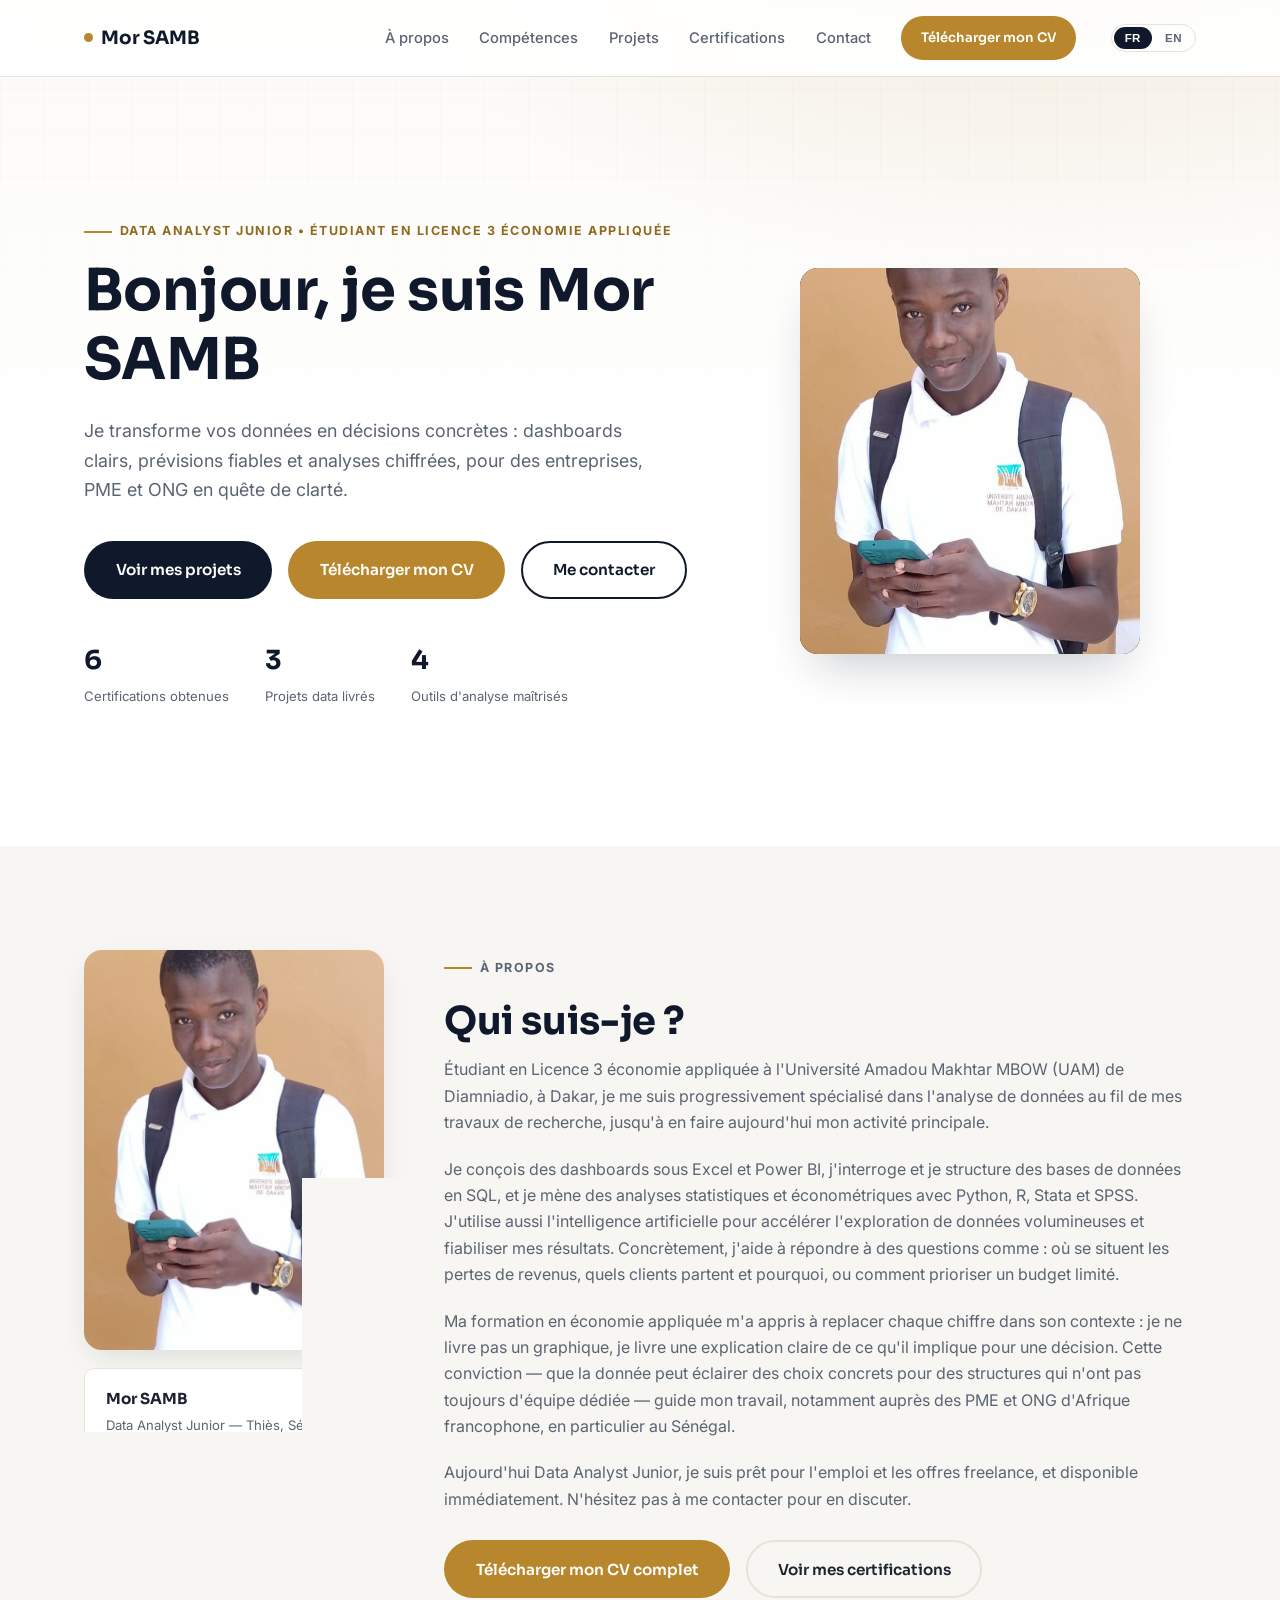
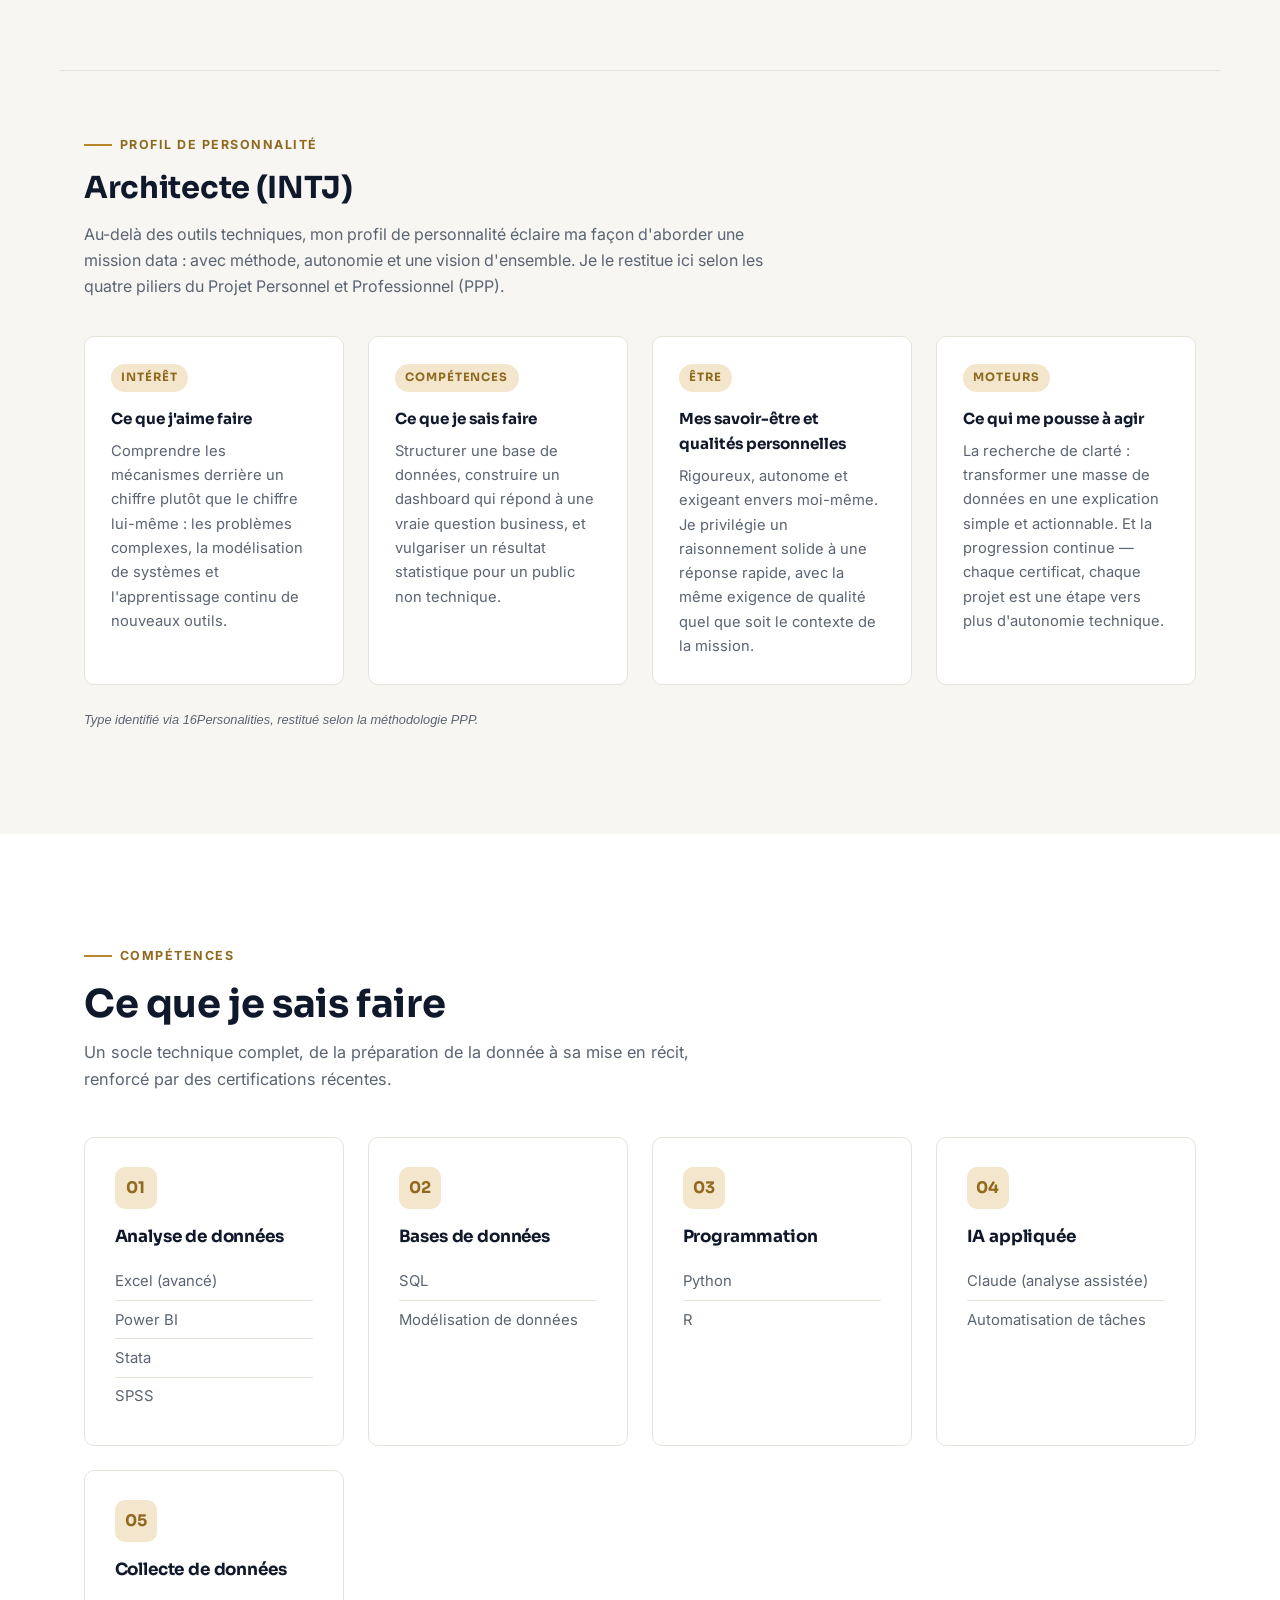
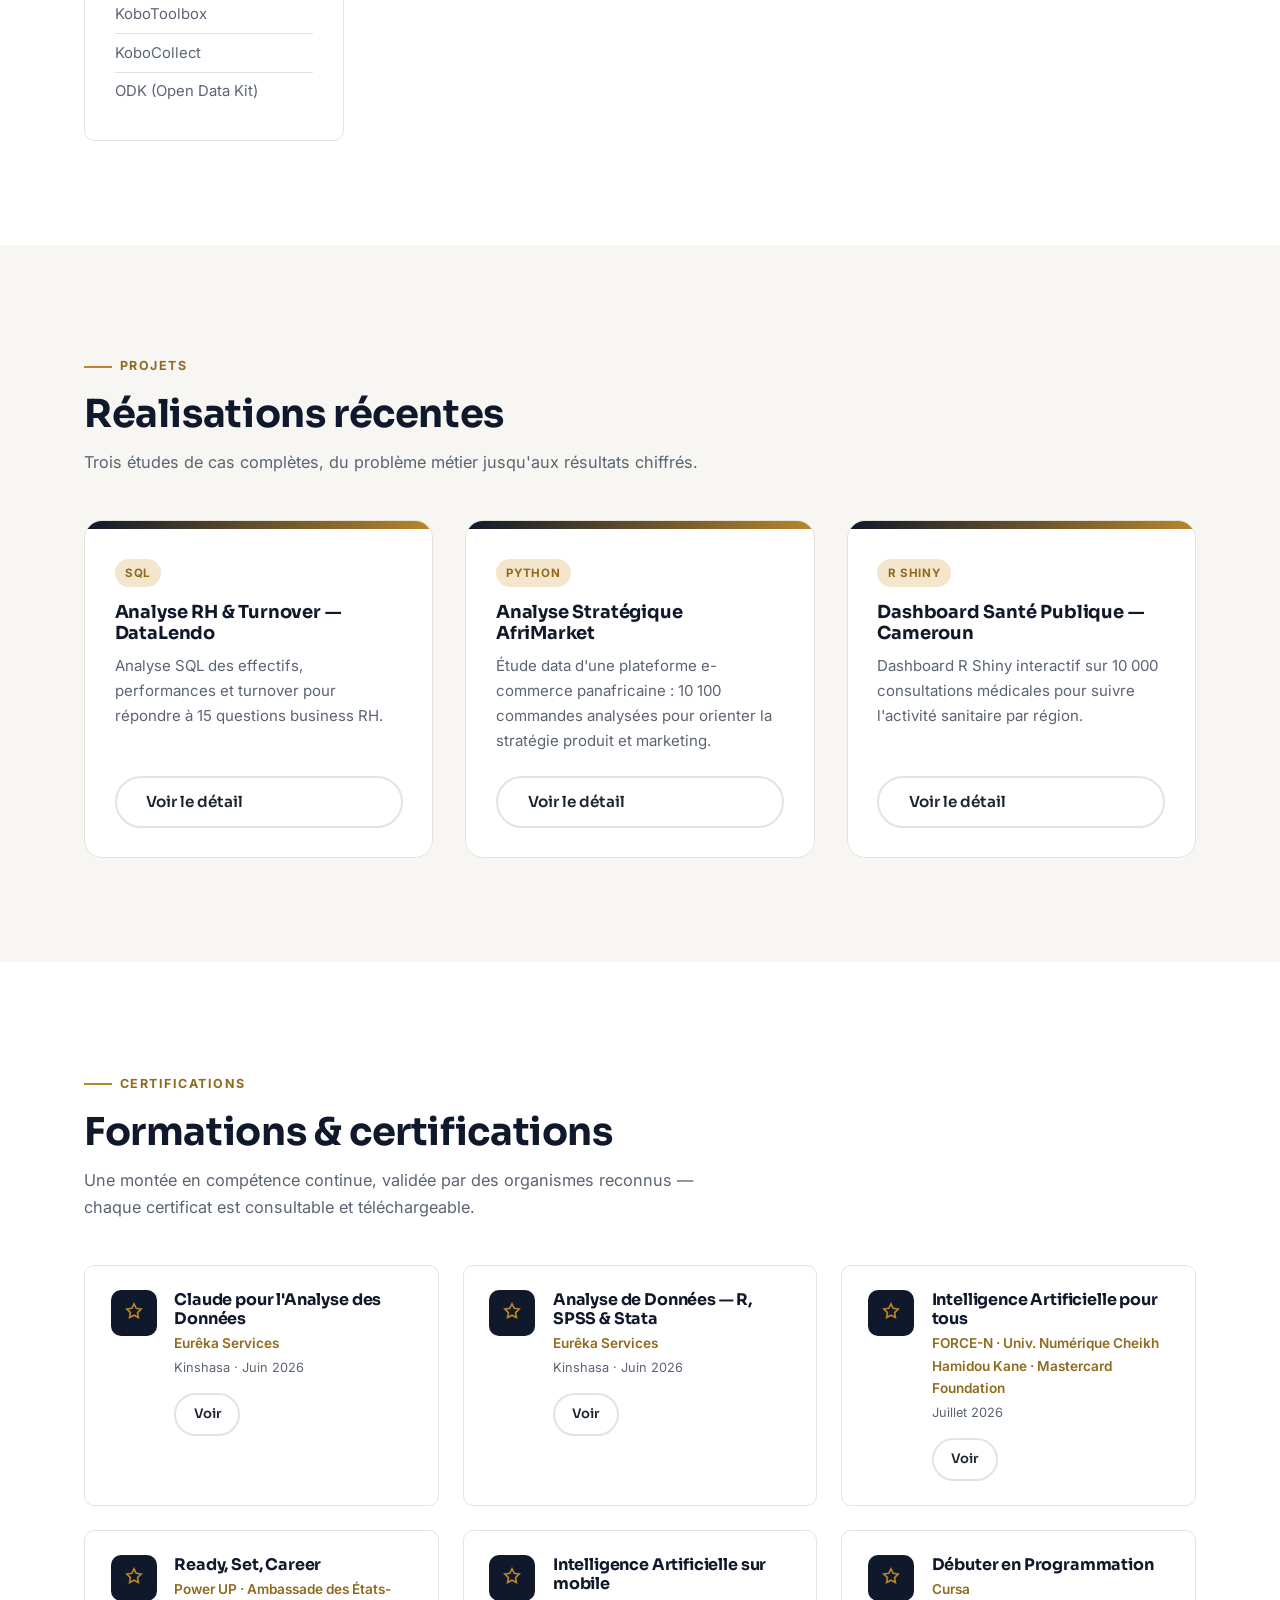
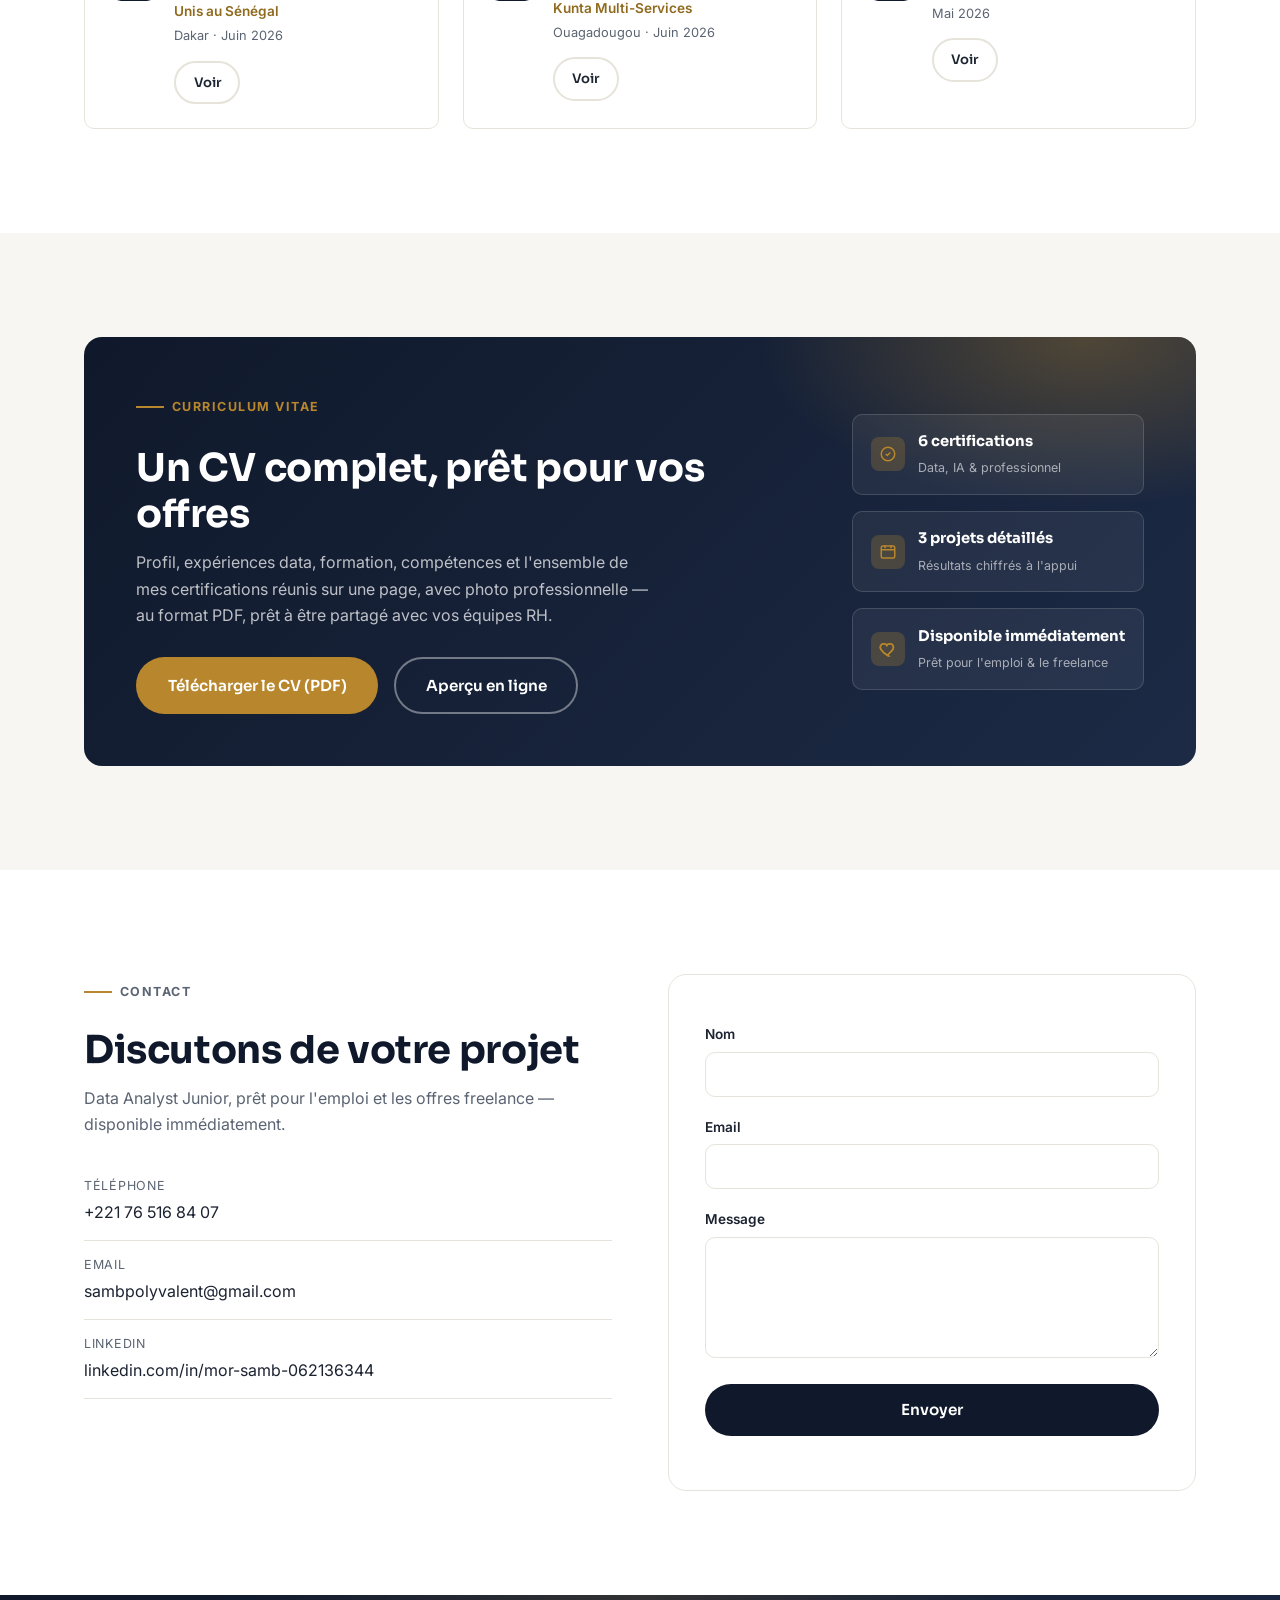
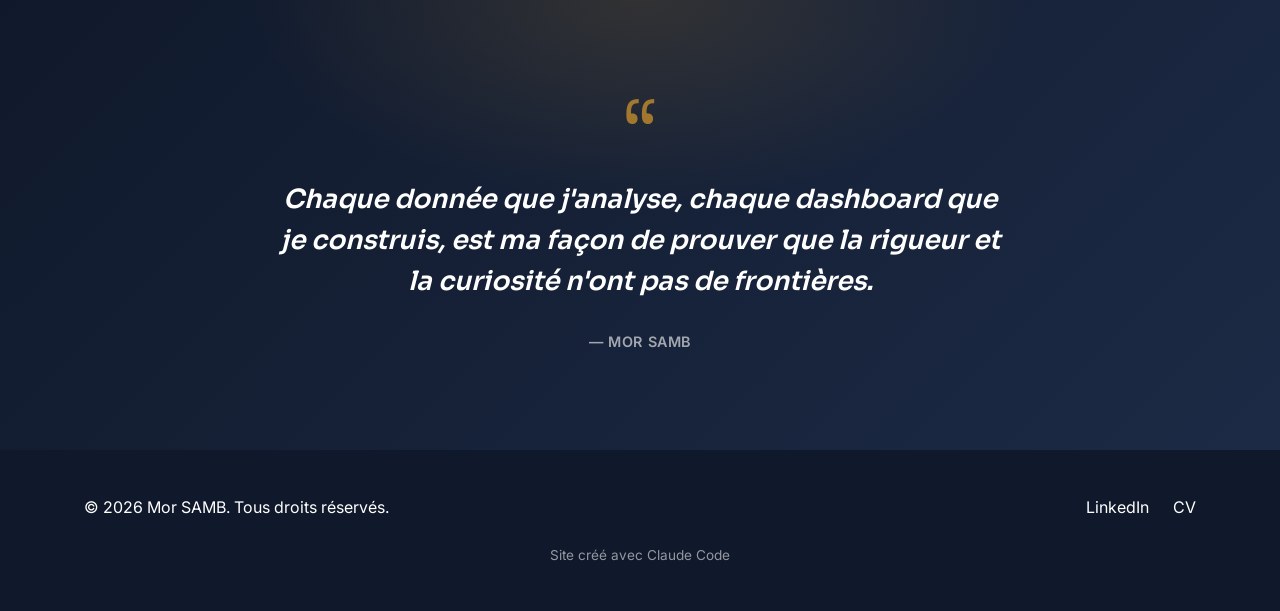
==== commit bbef1a67: "Add personality profile (Architecte / INTJ) using the PPP framework New subsection at the end of "À " ====
--- a/index.html
+++ b/index.html
@@ -143,6 +143,54 @@
           </div>
         </div>
       </div>
+
+      <div class="container personality-block">
+        <p class="section-eyebrow" data-i18n="personality_eyebrow">Profil de personnalité</p>
+        <h3 data-i18n="personality_heading">Architecte (INTJ)</h3>
+        <p class="personality-lead" data-i18n="personality_lead">
+          Au-delà des outils techniques, mon profil de personnalité éclaire ma façon d'aborder une
+          mission data : avec méthode, autonomie et une vision d'ensemble. Je le restitue ici selon
+          les quatre piliers du Projet Personnel et Professionnel (PPP).
+        </p>
+        <div class="personality-grid">
+          <article class="personality-card">
+            <span class="personality-tag" data-i18n="personality_interet_tag">Intérêt</span>
+            <p class="personality-sub" data-i18n="personality_interet_sub">Ce que j'aime faire</p>
+            <p data-i18n="personality_interet_text">
+              Comprendre les mécanismes derrière un chiffre plutôt que le chiffre lui-même :
+              les problèmes complexes, la modélisation de systèmes et l'apprentissage continu
+              de nouveaux outils.
+            </p>
+          </article>
+          <article class="personality-card">
+            <span class="personality-tag" data-i18n="personality_competences_tag">Compétences</span>
+            <p class="personality-sub" data-i18n="personality_competences_sub">Ce que je sais faire</p>
+            <p data-i18n="personality_competences_text">
+              Structurer une base de données, construire un dashboard qui répond à une vraie
+              question business, et vulgariser un résultat statistique pour un public non technique.
+            </p>
+          </article>
+          <article class="personality-card">
+            <span class="personality-tag" data-i18n="personality_etre_tag">Être</span>
+            <p class="personality-sub" data-i18n="personality_etre_sub">Mes savoir-être et qualités personnelles</p>
+            <p data-i18n="personality_etre_text">
+              Rigoureux, autonome et exigeant envers moi-même. Je privilégie un raisonnement
+              solide à une réponse rapide, avec la même exigence de qualité quel que soit le
+              contexte de la mission.
+            </p>
+          </article>
+          <article class="personality-card">
+            <span class="personality-tag" data-i18n="personality_moteurs_tag">Moteurs</span>
+            <p class="personality-sub" data-i18n="personality_moteurs_sub">Ce qui me pousse à agir</p>
+            <p data-i18n="personality_moteurs_text">
+              La recherche de clarté : transformer une masse de données en une explication simple
+              et actionnable. Et la progression continue — chaque certificat, chaque projet est
+              une étape vers plus d'autonomie technique.
+            </p>
+          </article>
+        </div>
+        <p class="personality-credit" data-i18n="personality_credit">Type identifié via 16Personalities, restitué selon la méthodologie PPP.</p>
+      </div>
     </section>
 
     <!-- ============================================================
--- a/style.css
+++ b/style.css
@@ -456,6 +456,80 @@
 }
 
 /* ================================================================
+   PROFIL DE PERSONNALITÉ (dans À propos)
+   ================================================================ */
+.personality-block {
+  margin-top: 4.5rem;
+  padding-top: 3.5rem;
+  border-top: 1px solid var(--color-border);
+}
+
+.personality-block h3 {
+  font-size: clamp(1.5rem, 2.4vw, 1.9rem);
+  margin-bottom: 0.9rem;
+}
+
+.personality-lead {
+  color: var(--color-text-muted);
+  max-width: 700px;
+  margin-bottom: 2.25rem;
+}
+
+.personality-grid {
+  display: grid;
+  grid-template-columns: repeat(auto-fit, minmax(240px, 1fr));
+  gap: 1.5rem;
+  margin-bottom: 1.5rem;
+}
+
+.personality-card {
+  background-color: var(--color-white);
+  border: 1px solid var(--color-border);
+  border-radius: var(--radius);
+  padding: 1.6rem;
+  transition: border-color 0.2s ease, transform 0.2s ease, box-shadow 0.2s ease;
+}
+
+.personality-card:hover {
+  border-color: var(--color-accent);
+  transform: translateY(-3px);
+  box-shadow: var(--shadow);
+}
+
+.personality-tag {
+  display: inline-block;
+  font-family: var(--font-heading);
+  font-size: 0.72rem;
+  font-weight: 700;
+  text-transform: uppercase;
+  letter-spacing: 0.08em;
+  color: var(--color-accent-dark);
+  background: var(--color-accent-soft);
+  padding: 0.3rem 0.65rem;
+  border-radius: 999px;
+  margin-bottom: 0.85rem;
+}
+
+.personality-sub {
+  font-family: var(--font-heading);
+  font-weight: 700;
+  font-size: 0.95rem;
+  color: var(--color-ink);
+  margin-bottom: 0.5rem;
+}
+
+.personality-card p:not(.personality-sub) {
+  color: var(--color-text-muted);
+  font-size: 0.92rem;
+}
+
+.personality-credit {
+  font-size: 0.8rem;
+  color: var(--color-text-muted);
+  font-style: italic;
+}
+
+/* ================================================================
    COMPÉTENCES
    ================================================================ */
 .skills-grid {
